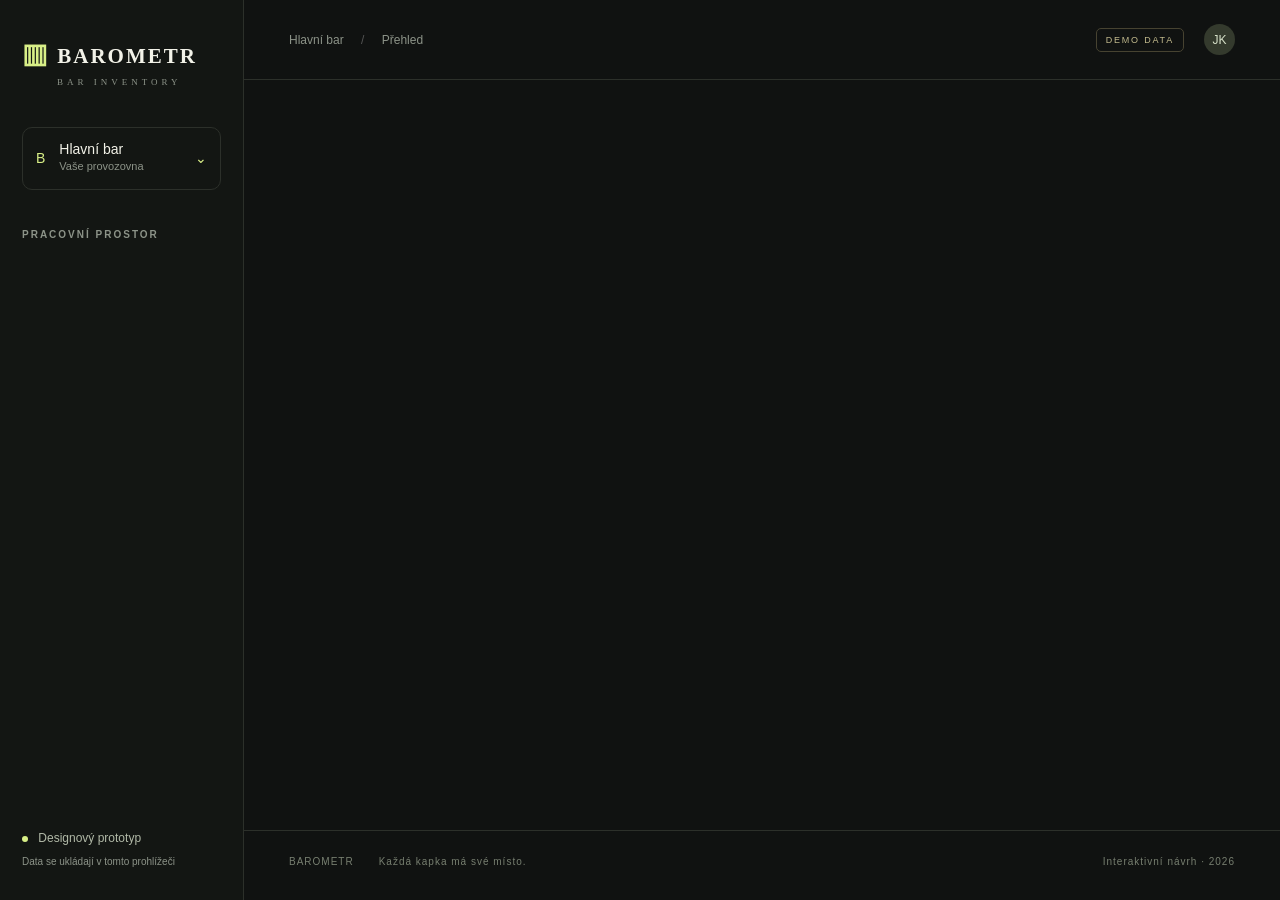
==== aplikace/index.html @ 9aeaf7e4 "Add BAROMETR v0.2 prototype with branded bottle photos and offline previews" ====
<!doctype html><html lang="cs"><meta charset="UTF-8"><meta name="viewport" content="width=device-width,initial-scale=1"><title>BAROMETR — inventura baru</title><link rel="stylesheet" href="style.css"><body><aside><a class="logo" href="#overview"><span>▥</span> BAROMETR<i>BAR INVENTORY</i></a><div class="workspace">B <div>Hlavní bar<small>Vaše provozovna</small></div><span>⌄</span></div><label>PRACOVNÍ PROSTOR</label><nav id="nav"></nav><div class="aside-bottom"><span class="dot"></span> Designový prototyp<small>Data se ukládají v tomto prohlížeči</small></div></aside><div class="shell"><header><span>Hlavní bar <b>/</b> <span id="crumb">Přehled</span></span><span class="demo">DEMO DATA</span><div class="avatar">JK</div></header><main id="app"></main><footer>BAROMETR <span>Každá kapka má své místo.</span><span>Interaktivní návrh · 2026</span></footer></div><div id="toast" role="status"></div><script src="app.js"></script></body></html>
---- aplikace/style.css ----
:root{--bg:#101211;--panel:#191c19;--line:#2c302a;--muted:#8c9388;--text:#f2f2e8;--accent:#d8ef87;--amber:#e8b981}*{box-sizing:border-box}body{margin:0;background:var(--bg);color:var(--text);font:14px 'DM Sans',sans-serif}button,input,select{font:inherit}button,a,select{ -webkit-tap-highlight-color:transparent}button{cursor:pointer;border:1px solid var(--line);background:#242922;color:var(--text);padding:12px 19px;border-radius:9px;font-weight:600}button:hover{filter:brightness(1.15)}button:focus-visible,a:focus-visible,input:focus-visible,select:focus-visible{outline:2px solid var(--accent);outline-offset:3px}button.primary{background:var(--accent);color:#1a2410;border:0}a{color:inherit;text-decoration:none}aside{position:fixed;width:244px;height:100vh;border-right:1px solid var(--line);padding:38px 22px;background:#131613}.logo{font:800 21px Manrope;letter-spacing:2px;display:block}.logo span{color:var(--accent);font-size:27px}.logo i{display:block;font:9px 'DM Sans';letter-spacing:4px;margin:7px 0 0 35px;color:var(--muted)}.workspace{margin:40px 0 35px;padding:13px;border:1px solid var(--line);border-radius:10px;display:flex;align-items:center;gap:14px;color:var(--accent)}.workspace div{color:var(--text);flex:1}.workspace small{font-size:11px}small{display:block;color:var(--muted);line-height:1.7}aside label,.eyebrow{font-size:10px;letter-spacing:2px;color:var(--muted);font-weight:700}nav{margin-top:15px}nav a{display:flex;gap:14px;padding:14px;margin:5px 0;border-radius:8px;color:#a1a89c}nav a.active{background:#28301d;color:var(--accent)}nav a span{width:21px;font-size:18px}.aside-bottom{position:absolute;bottom:30px;font-size:12px;color:#b1b9a7}.aside-bottom small{font-size:10px;margin-top:8px}.dot{display:inline-block;background:var(--accent);width:6px;height:6px;border-radius:100%;margin-right:7px}.shell{margin-left:244px}header{height:80px;border-bottom:1px solid var(--line);display:flex;align-items:center;padding:0 45px;gap:20px;color:var(--muted);font-size:12px}header>span:first-child{flex:1}header b{margin:0 14px;font-weight:400;color:#555}.demo{font-size:9px;letter-spacing:1.8px;border:1px solid #474331;color:#c5bd8f;border-radius:5px;padding:6px 9px}.avatar{height:31px;width:31px;border-radius:100%;background:#343a2d;display:grid;place-items:center;color:#d7e1c9}main{max-width:1450px;margin:auto;padding:40px 45px;min-height:calc(100vh - 150px)}h1{font:600 clamp(27px,3vw,40px) Manrope;margin:8px 0 10px;letter-spacing:-1.5px}h2{font:600 20px Manrope;margin:0}h3{font:600 16px Manrope;margin:0}p{color:var(--muted);line-height:1.7}.top{display:flex;justify-content:space-between;align-items:center;gap:20px;margin-bottom:30px}.actions{display:flex;gap:10px}.period{border:1px solid var(--line);background:linear-gradient(100deg,#20291a,#191d19);border-radius:13px;padding:24px;display:flex;justify-content:space-between;align-items:center;margin-bottom:22px}.period h2{margin:9px 0}.badge{display:inline-block;padding:5px 9px;border-radius:5px;background:#2c3522;color:var(--accent);font-size:10px;letter-spacing:.5px}.badge.warn{color:var(--amber);background:#382e23}.stats{display:grid;grid-template-columns:repeat(4,1fr);gap:15px;margin:22px 0 30px}.stat{background:var(--panel);border:1px solid var(--line);border-radius:12px;padding:23px}.stat label{color:var(--muted);font-size:12px}.stat strong{display:block;font:600 29px Manrope;letter-spacing:-1px;margin:15px 0 9px}.stat strong em{font-size:15px;font-style:normal;color:var(--muted)}.stat small{font-size:11px}.panel{background:var(--panel);border:1px solid var(--line);border-radius:13px;overflow:hidden}.panel-head{display:flex;justify-content:space-between;align-items:center;padding:24px;gap:14px}.filters{display:flex;gap:8px;padding:0 24px 20px;flex-wrap:wrap}.filters button{font-size:12px;padding:8px 12px}.filters button.selected{color:var(--accent);border-color:#64713d}.search{background:#121511;border:1px solid var(--line);border-radius:7px;color:white;padding:10px 12px;width:210px}table{border-collapse:collapse;width:100%;text-align:left;white-space:nowrap}th{font-size:10px;letter-spacing:1px;color:var(--muted);font-weight:500;background:#151815;padding:13px 24px}td{padding:17px 24px;border-top:1px solid var(--line);font-size:13px}.product{display:flex;align-items:center;gap:16px}.product svg{width:30px;height:70px}.product small{font-size:11px}.green{color:var(--accent)}.orange{color:var(--amber)}.tablewrap{overflow:auto}.table-note{padding:17px 24px;font-size:11px;color:var(--muted);border-top:1px solid var(--line)}.grid{display:grid;grid-template-columns:repeat(3,1fr);gap:20px}.bottle-card{border:1px solid var(--line);border-radius:15px;overflow:hidden;background:var(--panel);cursor:pointer;transition:transform .2s,border-color .2s}.bottle-card:hover{transform:translateY(-4px);border-color:#758346}.bottle-stage{height:250px;background:radial-gradient(ellipse at 50% 90%,#343d29,transparent 65%),#171b17;display:grid;place-items:center;position:relative}.bottle-stage svg{height:210px;filter:drop-shadow(12px 10px 9px #0009)}.bottle-stage .badge{position:absolute;left:16px;top:16px}.card-body{padding:22px}.card-body p{font-size:12px;margin:7px 0 20px}.card-bottom{display:flex;justify-content:space-between;align-items:center;border-top:1px solid var(--line);padding-top:16px;font-size:12px}.split{display:grid;grid-template-columns:1fr 1.2fr;gap:28px}.hero-bottle{min-height:470px;background:radial-gradient(ellipse,#34402b,#171b17 68%);border:1px solid var(--line);border-radius:14px;display:grid;place-items:center}.hero-bottle svg{height:370px;filter:drop-shadow(22px 18px 15px #0009)}.volumes{display:flex;gap:10px;margin:20px 0}.volumes button.active{background:var(--accent);color:#1b2415}.info{padding:23px;margin:20px 0;border:1px solid var(--line);border-radius:10px}.info>div{display:flex;justify-content:space-between;padding:11px 0;gap:20px}.info>div span{color:var(--muted)}.full{width:100%}.subtle{font-size:12px}.camera{height:430px;position:relative;display:flex;justify-content:center;align-items:center;background:radial-gradient(ellipse,#343e2a,#0a0e09 75%);border:1px solid var(--line);border-radius:15px;overflow:hidden}.camera svg{height:340px;opacity:.7;filter:drop-shadow(0 0 5px #d8ef8750)}.camera:before{content:'';position:absolute;width:145px;height:365px;border:2px dashed var(--accent);border-radius:40% 40% 18px 18px}.camera video{position:absolute;width:100%;height:100%;object-fit:cover}.camera.has-video svg{opacity:.2}.camera-tag{position:absolute;top:18px;left:18px}.camera-bottom{position:absolute;bottom:18px;color:var(--accent);font-size:11px}.result-value{font:600 68px Manrope;letter-spacing:-3px;margin:18px 0}.result-value span{font-size:24px;color:var(--muted)}.progress{height:5px;background:#343b2e;border-radius:4px;overflow:hidden;margin:16px 0}.progress i{display:block;height:100%;background:var(--accent)}.two{display:grid;grid-template-columns:1fr 1fr;gap:18px}.shotbox{padding:22px;border:1px solid var(--line);border-radius:12px}.shotbox strong{font:600 36px Manrope;display:block;margin:13px 0}.shotbox p{font-size:12px;margin:5px 0}.history-item{padding:25px;display:flex;align-items:center;justify-content:space-between;border-bottom:1px solid var(--line);gap:20px;cursor:pointer}.history-item:hover{background:#22281e}.history-item h3{margin:10px 0 5px}.history-right{text-align:right}.history-right strong{font-size:22px}.setting{padding:24px;border-bottom:1px solid var(--line);display:flex;align-items:center;justify-content:space-between;gap:25px}.setting p{margin:5px 0;font-size:12px}select,input[type=number],input[type=time]{background:#10150e;color:var(--text);padding:11px;border:1px solid #3a4430;border-radius:7px;max-width:100%}input[type=number]{width:85px}footer{padding:25px 45px;border-top:1px solid var(--line);font-size:10px;letter-spacing:1px;color:#777f70;display:flex;gap:25px}footer span:last-child{margin-left:auto}#toast{position:fixed;bottom:30px;left:50%;transform:translate(-50%,30px);padding:15px 23px;border:1px solid #5a6c39;border-radius:10px;background:#2b3822;color:var(--accent);opacity:0;pointer-events:none;transition:.2s;z-index:9}#toast.show{opacity:1;transform:translate(-50%,0)}.empty{padding:35px;color:var(--muted)}.back{border:0;padding:0;background:none;color:var(--muted);margin-bottom:24px}.notice{padding:14px 18px;background:#29271d;border:1px solid #413b28;border-radius:9px;color:#c5bd95;font-size:12px;line-height:1.7;margin:15px 0}.mobile-title{display:none}@media(max-width:1100px){aside{width:200px;padding:28px 16px}.shell{margin-left:200px}main{padding:28px}.stats{grid-template-columns:repeat(2,1fr)}.grid{gap:12px}.card-body{padding:16px}}@media(max-width:760px){aside{position:fixed;bottom:0;height:70px;width:100%;padding:0;z-index:5;border-right:0;border-top:1px solid var(--line)}aside .logo,aside .workspace,aside>label,.aside-bottom{display:none}nav{display:flex;margin:0;justify-content:space-around}nav a{display:flex;flex-direction:column;gap:4px;text-align:center;align-items:center;font-size:9px;padding:9px 8px;margin:2px 0}nav a span{font-size:19px}.shell{margin-left:0}header{padding:0 20px;height:60px}main{padding:25px 18px 35px}.top{align-items:flex-start;flex-wrap:wrap;gap:12px}.top p{margin:6px 0}.top .actions{width:100%}.stats{gap:10px}.stat{padding:17px}.stat strong{font-size:25px}.period{padding:18px;gap:12px}.period h2{font-size:17px}.period button{padding:10px}.grid{grid-template-columns:1fr}.bottle-card{display:grid;grid-template-columns:115px 1fr}.bottle-stage{height:190px}.bottle-stage svg{height:145px}.bottle-stage .badge{font-size:8px;top:9px;left:9px}.card-body{padding:24px 17px}.split{grid-template-columns:1fr}.hero-bottle{min-height:270px}.hero-bottle svg{height:240px}.panel-head{padding:18px;flex-wrap:wrap}.panel-head .search{width:100%}.two{gap:10px}.shotbox{padding:17px}.shotbox strong{font-size:30px}.history-item{padding:18px}.history-right strong{font-size:17px}.setting{padding:19px}.setting select{max-width:140px}footer{padding:20px 18px 95px}footer span{display:none}td,th{padding:13px 17px}.result-value{font-size:58px}}
.brand-photo{display:inline-block;position:relative;width:100px;height:220px;overflow:hidden;background:white;border-radius:8px;flex-shrink:0}.brand-photo img{position:absolute;height:100%;width:auto;max-width:none;left:50%;transform:translateX(-50%)}.bottle-stage{background:#f7f7f4}.bottle-stage .brand-photo{height:220px;width:120px}.hero-bottle{background:#f7f7f4}.hero-bottle .brand-photo{height:370px;width:180px}.product .brand-photo{width:35px;height:70px}.camera .brand-photo{height:340px;width:150px;opacity:.7}.camera.has-video .brand-photo{opacity:.2}.camera-tag{z-index:2}@media(max-width:760px){.bottle-stage .brand-photo{height:150px;width:75px}.hero-bottle .brand-photo{height:240px;width:120px}}
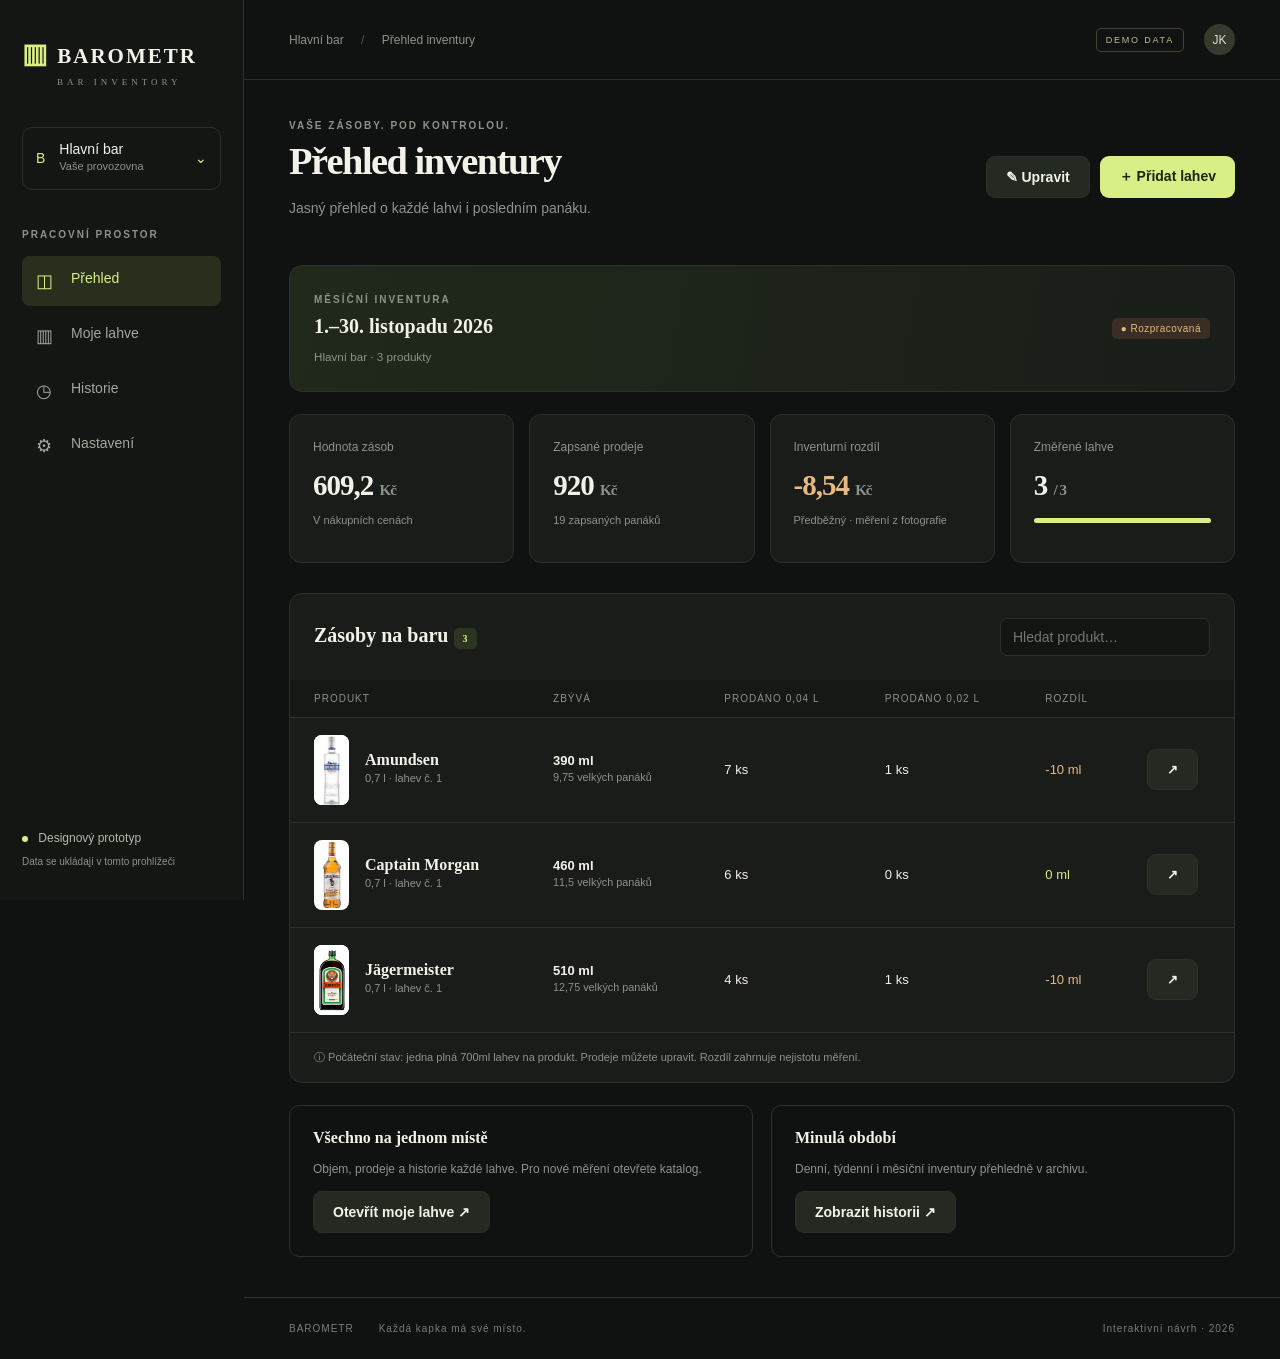
==== commit 6cdc6aef: "Fix browser startup collision with window.top and prerender initial inventory" ====
--- a/aplikace/index.html
+++ b/aplikace/index.html
@@ -1 +1,3 @@
-<!doctype html><html lang="cs"><meta charset="UTF-8"><meta name="viewport" content="width=device-width,initial-scale=1"><title>BAROMETR — inventura baru</title><link rel="stylesheet" href="style.css"><body><aside><a class="logo" href="#overview"><span>▥</span> BAROMETR<i>BAR INVENTORY</i></a><div class="workspace">B <div>Hlavní bar<small>Vaše provozovna</small></div><span>⌄</span></div><label>PRACOVNÍ PROSTOR</label><nav id="nav"></nav><div class="aside-bottom"><span class="dot"></span> Designový prototyp<small>Data se ukládají v tomto prohlížeči</small></div></aside><div class="shell"><header><span>Hlavní bar <b>/</b> <span id="crumb">Přehled</span></span><span class="demo">DEMO DATA</span><div class="avatar">JK</div></header><main id="app"></main><footer>BAROMETR <span>Každá kapka má své místo.</span><span>Interaktivní návrh · 2026</span></footer></div><div id="toast" role="status"></div><script src="app.js"></script></body></html>
+<!doctype html><html lang="cs"><meta charset="UTF-8"><meta name="viewport" content="width=device-width,initial-scale=1"><title>BAROMETR — inventura baru</title><style>:root{--bg:#101211;--panel:#191c19;--line:#2c302a;--muted:#8c9388;--text:#f2f2e8;--accent:#d8ef87;--amber:#e8b981}*{box-sizing:border-box}body{margin:0;background:var(--bg);color:var(--text);font:14px 'DM Sans',sans-serif}button,input,select{font:inherit}button,a,select{ -webkit-tap-highlight-color:transparent}button{cursor:pointer;border:1px solid var(--line);background:#242922;color:var(--text);padding:12px 19px;border-radius:9px;font-weight:600}button:hover{filter:brightness(1.15)}button:focus-visible,a:focus-visible,input:focus-visible,select:focus-visible{outline:2px solid var(--accent);outline-offset:3px}button.primary{background:var(--accent);color:#1a2410;border:0}a{color:inherit;text-decoration:none}aside{position:fixed;width:244px;height:100vh;border-right:1px solid var(--line);padding:38px 22px;background:#131613}.logo{font:800 21px Manrope;letter-spacing:2px;display:block}.logo span{color:var(--accent);font-size:27px}.logo i{display:block;font:9px 'DM Sans';letter-spacing:4px;margin:7px 0 0 35px;color:var(--muted)}.workspace{margin:40px 0 35px;padding:13px;border:1px solid var(--line);border-radius:10px;display:flex;align-items:center;gap:14px;color:var(--accent)}.workspace div{color:var(--text);flex:1}.workspace small{font-size:11px}small{display:block;color:var(--muted);line-height:1.7}aside label,.eyebrow{font-size:10px;letter-spacing:2px;color:var(--muted);font-weight:700}nav{margin-top:15px}nav a{display:flex;gap:14px;padding:14px;margin:5px 0;border-radius:8px;color:#a1a89c}nav a.active{background:#28301d;color:var(--accent)}nav a span{width:21px;font-size:18px}.aside-bottom{position:absolute;bottom:30px;font-size:12px;color:#b1b9a7}.aside-bottom small{font-size:10px;margin-top:8px}.dot{display:inline-block;background:var(--accent);width:6px;height:6px;border-radius:100%;margin-right:7px}.shell{margin-left:244px}header{height:80px;border-bottom:1px solid var(--line);display:flex;align-items:center;padding:0 45px;gap:20px;color:var(--muted);font-size:12px}header>span:first-child{flex:1}header b{margin:0 14px;font-weight:400;color:#555}.demo{font-size:9px;letter-spacing:1.8px;border:1px solid #474331;color:#c5bd8f;border-radius:5px;padding:6px 9px}.avatar{height:31px;width:31px;border-radius:100%;background:#343a2d;display:grid;place-items:center;color:#d7e1c9}main{max-width:1450px;margin:auto;padding:40px 45px;min-height:calc(100vh - 150px)}h1{font:600 clamp(27px,3vw,40px) Manrope;margin:8px 0 10px;letter-spacing:-1.5px}h2{font:600 20px Manrope;margin:0}h3{font:600 16px Manrope;margin:0}p{color:var(--muted);line-height:1.7}.top{display:flex;justify-content:space-between;align-items:center;gap:20px;margin-bottom:30px}.actions{display:flex;gap:10px}.period{border:1px solid var(--line);background:linear-gradient(100deg,#20291a,#191d19);border-radius:13px;padding:24px;display:flex;justify-content:space-between;align-items:center;margin-bottom:22px}.period h2{margin:9px 0}.badge{display:inline-block;padding:5px 9px;border-radius:5px;background:#2c3522;color:var(--accent);font-size:10px;letter-spacing:.5px}.badge.warn{color:var(--amber);background:#382e23}.stats{display:grid;grid-template-columns:repeat(4,1fr);gap:15px;margin:22px 0 30px}.stat{background:var(--panel);border:1px solid var(--line);border-radius:12px;padding:23px}.stat label{color:var(--muted);font-size:12px}.stat strong{display:block;font:600 29px Manrope;letter-spacing:-1px;margin:15px 0 9px}.stat strong em{font-size:15px;font-style:normal;color:var(--muted)}.stat small{font-size:11px}.panel{background:var(--panel);border:1px solid var(--line);border-radius:13px;overflow:hidden}.panel-head{display:flex;justify-content:space-between;align-items:center;padding:24px;gap:14px}.filters{display:flex;gap:8px;padding:0 24px 20px;flex-wrap:wrap}.filters button{font-size:12px;padding:8px 12px}.filters button.selected{color:var(--accent);border-color:#64713d}.search{background:#121511;border:1px solid var(--line);border-radius:7px;color:white;padding:10px 12px;width:210px}table{border-collapse:collapse;width:100%;text-align:left;white-space:nowrap}th{font-size:10px;letter-spacing:1px;color:var(--muted);font-weight:500;background:#151815;padding:13px 24px}td{padding:17px 24px;border-top:1px solid var(--line);font-size:13px}.product{display:flex;align-items:center;gap:16px}.product svg{width:30px;height:70px}.product small{font-size:11px}.green{color:var(--accent)}.orange{color:var(--amber)}.tablewrap{overflow:auto}.table-note{padding:17px 24px;font-size:11px;color:var(--muted);border-top:1px solid var(--line)}.grid{display:grid;grid-template-columns:repeat(3,1fr);gap:20px}.bottle-card{border:1px solid var(--line);border-radius:15px;overflow:hidden;background:var(--panel);cursor:pointer;transition:transform .2s,border-color .2s}.bottle-card:hover{transform:translateY(-4px);border-color:#758346}.bottle-stage{height:250px;background:radial-gradient(ellipse at 50% 90%,#343d29,transparent 65%),#171b17;display:grid;place-items:center;position:relative}.bottle-stage svg{height:210px;filter:drop-shadow(12px 10px 9px #0009)}.bottle-stage .badge{position:absolute;left:16px;top:16px}.card-body{padding:22px}.card-body p{font-size:12px;margin:7px 0 20px}.card-bottom{display:flex;justify-content:space-between;align-items:center;border-top:1px solid var(--line);padding-top:16px;font-size:12px}.split{display:grid;grid-template-columns:1fr 1.2fr;gap:28px}.hero-bottle{min-height:470px;background:radial-gradient(ellipse,#34402b,#171b17 68%);border:1px solid var(--line);border-radius:14px;display:grid;place-items:center}.hero-bottle svg{height:370px;filter:drop-shadow(22px 18px 15px #0009)}.volumes{display:flex;gap:10px;margin:20px 0}.volumes button.active{background:var(--accent);color:#1b2415}.info{padding:23px;margin:20px 0;border:1px solid var(--line);border-radius:10px}.info>div{display:flex;justify-content:space-between;padding:11px 0;gap:20px}.info>div span{color:var(--muted)}.full{width:100%}.subtle{font-size:12px}.camera{height:430px;position:relative;display:flex;justify-content:center;align-items:center;background:radial-gradient(ellipse,#343e2a,#0a0e09 75%);border:1px solid var(--line);border-radius:15px;overflow:hidden}.camera svg{height:340px;opacity:.7;filter:drop-shadow(0 0 5px #d8ef8750)}.camera:before{content:'';position:absolute;width:145px;height:365px;border:2px dashed var(--accent);border-radius:40% 40% 18px 18px}.camera video{position:absolute;width:100%;height:100%;object-fit:cover}.camera.has-video svg{opacity:.2}.camera-tag{position:absolute;top:18px;left:18px}.camera-bottom{position:absolute;bottom:18px;color:var(--accent);font-size:11px}.result-value{font:600 68px Manrope;letter-spacing:-3px;margin:18px 0}.result-value span{font-size:24px;color:var(--muted)}.progress{height:5px;background:#343b2e;border-radius:4px;overflow:hidden;margin:16px 0}.progress i{display:block;height:100%;background:var(--accent)}.two{display:grid;grid-template-columns:1fr 1fr;gap:18px}.shotbox{padding:22px;border:1px solid var(--line);border-radius:12px}.shotbox strong{font:600 36px Manrope;display:block;margin:13px 0}.shotbox p{font-size:12px;margin:5px 0}.history-item{padding:25px;display:flex;align-items:center;justify-content:space-between;border-bottom:1px solid var(--line);gap:20px;cursor:pointer}.history-item:hover{background:#22281e}.history-item h3{margin:10px 0 5px}.history-right{text-align:right}.history-right strong{font-size:22px}.setting{padding:24px;border-bottom:1px solid var(--line);display:flex;align-items:center;justify-content:space-between;gap:25px}.setting p{margin:5px 0;font-size:12px}select,input[type=number],input[type=time]{background:#10150e;color:var(--text);padding:11px;border:1px solid #3a4430;border-radius:7px;max-width:100%}input[type=number]{width:85px}footer{padding:25px 45px;border-top:1px solid var(--line);font-size:10px;letter-spacing:1px;color:#777f70;display:flex;gap:25px}footer span:last-child{margin-left:auto}#toast{position:fixed;bottom:30px;left:50%;transform:translate(-50%,30px);padding:15px 23px;border:1px solid #5a6c39;border-radius:10px;background:#2b3822;color:var(--accent);opacity:0;pointer-events:none;transition:.2s;z-index:9}#toast.show{opacity:1;transform:translate(-50%,0)}.empty{padding:35px;color:var(--muted)}.back{border:0;padding:0;background:none;color:var(--muted);margin-bottom:24px}.notice{padding:14px 18px;background:#29271d;border:1px solid #413b28;border-radius:9px;color:#c5bd95;font-size:12px;line-height:1.7;margin:15px 0}.mobile-title{display:none}@media(max-width:1100px){aside{width:200px;padding:28px 16px}.shell{margin-left:200px}main{padding:28px}.stats{grid-template-columns:repeat(2,1fr)}.grid{gap:12px}.card-body{padding:16px}}@media(max-width:760px){aside{position:fixed;bottom:0;height:70px;width:100%;padding:0;z-index:5;border-right:0;border-top:1px solid var(--line)}aside .logo,aside .workspace,aside>label,.aside-bottom{display:none}nav{display:flex;margin:0;justify-content:space-around}nav a{display:flex;flex-direction:column;gap:4px;text-align:center;align-items:center;font-size:9px;padding:9px 8px;margin:2px 0}nav a span{font-size:19px}.shell{margin-left:0}header{padding:0 20px;height:60px}main{padding:25px 18px 35px}.top{align-items:flex-start;flex-wrap:wrap;gap:12px}.top p{margin:6px 0}.top .actions{width:100%}.stats{gap:10px}.stat{padding:17px}.stat strong{font-size:25px}.period{padding:18px;gap:12px}.period h2{font-size:17px}.period button{padding:10px}.grid{grid-template-columns:1fr}.bottle-card{display:grid;grid-template-columns:115px 1fr}.bottle-stage{height:190px}.bottle-stage svg{height:145px}.bottle-stage .badge{font-size:8px;top:9px;left:9px}.card-body{padding:24px 17px}.split{grid-template-columns:1fr}.hero-bottle{min-height:270px}.hero-bottle svg{height:240px}.panel-head{padding:18px;flex-wrap:wrap}.panel-head .search{width:100%}.two{gap:10px}.shotbox{padding:17px}.shotbox strong{font-size:30px}.history-item{padding:18px}.history-right strong{font-size:17px}.setting{padding:19px}.setting select{max-width:140px}footer{padding:20px 18px 95px}footer span{display:none}td,th{padding:13px 17px}.result-value{font-size:58px}}
+.brand-photo{display:inline-block;position:relative;width:100px;height:220px;overflow:hidden;background:white;border-radius:8px;flex-shrink:0}.brand-photo img{position:absolute;height:100%;width:auto;max-width:none;left:50%;transform:translateX(-50%)}.bottle-stage{background:#f7f7f4}.bottle-stage .brand-photo{height:220px;width:120px}.hero-bottle{background:#f7f7f4}.hero-bottle .brand-photo{height:370px;width:180px}.product .brand-photo{width:35px;height:70px}.camera .brand-photo{height:340px;width:150px;opacity:.7}.camera.has-video .brand-photo{opacity:.2}.camera-tag{z-index:2}@media(max-width:760px){.bottle-stage .brand-photo{height:150px;width:75px}.hero-bottle .brand-photo{height:240px;width:120px}}
+</style><body><aside><a class="logo" href="#overview"><span>▥</span> BAROMETR<i>BAR INVENTORY</i></a><div class="workspace">B <div>Hlavní bar<small>Vaše provozovna</small></div><span>⌄</span></div><label>PRACOVNÍ PROSTOR</label><nav id="nav"><a href="#overview" class="active"><span>◫</span>Přehled</a><a href="#catalog" class=""><span>▥</span>Moje lahve</a><a href="#history" class=""><span>◷</span>Historie</a><a href="#settings" class=""><span>⚙</span>Nastavení</a></nav><div class="aside-bottom"><span class="dot"></span> Designový prototyp<small>Data se ukládají v tomto prohlížeči</small></div></aside><div class="shell"><header><span>Hlavní bar <b>/</b> <span id="crumb">Přehled</span></span><span class="demo">DEMO DATA</span><div class="avatar">JK</div></header><main id="app"><div class="top"><div><div class="eyebrow">VAŠE ZÁSOBY. POD KONTROLOU.</div><h1>Přehled inventury</h1><p>Jasný přehled o každé lahvi i posledním panáku.</p></div><div class="actions"><button data-action="edit">✎ Upravit</button><button class="primary" data-go="catalog">＋ Přidat lahev</button></div></div><section class="period"><div><span class="eyebrow">MĚSÍČNÍ INVENTURA</span><h2>1.–30. listopadu 2026</h2><small>Hlavní bar · 3 produkty</small></div><span class="badge warn">● Rozpracovaná</span></section><div class="stats"><div class="stat"><label>Hodnota zásob</label><strong>609,2 <em>Kč</em></strong><small>V nákupních cenách</small></div><div class="stat"><label>Zapsané prodeje</label><strong>920 <em>Kč</em></strong><small>19 zapsaných panáků</small></div><div class="stat"><label>Inventurní rozdíl</label><strong class="orange">-8,54 <em>Kč</em></strong><small>Předběžný · měření z fotografie</small></div><div class="stat"><label>Změřené lahve</label><strong>3 <em>/ 3</em></strong><div class="progress"><i style="width:100%"></i></div></div></div><section class="panel"><div class="panel-head"><h2>Zásoby na baru <span class="badge">3</span></h2><input class="search" id="search" placeholder="Hledat produkt…" aria-label="Hledat produkt"></div><div class="tablewrap"><table><thead><tr><th>PRODUKT</th><th>ZBÝVÁ</th><th>PRODÁNO 0,04 L</th><th>PRODÁNO 0,02 L</th><th>ROZDÍL</th><th></th></tr></thead><tbody><tr data-product="amundsen"><td><div class="product"><span class="brand-photo"><img src="assets/amundsen.jpg" alt="Amundsen – produktová fotografie 0,7 l" loading="eager"></span><div><h3>Amundsen</h3><small>0,7 l · lahev č. 1</small></div></div></td><td><strong>390 ml</strong><small>9,75 velkých panáků</small></td><td>7 ks</td><td>1 ks</td><td class="orange">-10 ml</td><td><button data-detail="0" aria-label="Detail Amundsen">↗</button></td></tr><tr data-product="captain morgan"><td><div class="product"><span class="brand-photo"><img src="assets/captain-morgan.png" alt="Captain Morgan – produktová fotografie 0,7 l" loading="eager"></span><div><h3>Captain Morgan</h3><small>0,7 l · lahev č. 1</small></div></div></td><td><strong>460 ml</strong><small>11,5 velkých panáků</small></td><td>6 ks</td><td>0 ks</td><td class="green">0 ml</td><td><button data-detail="1" aria-label="Detail Captain Morgan">↗</button></td></tr><tr data-product="jägermeister"><td><div class="product"><span class="brand-photo"><img src="assets/jagermeister.png" alt="Jägermeister – produktová fotografie 0,7 l" loading="eager"></span><div><h3>Jägermeister</h3><small>0,7 l · lahev č. 1</small></div></div></td><td><strong>510 ml</strong><small>12,75 velkých panáků</small></td><td>4 ks</td><td>1 ks</td><td class="orange">-10 ml</td><td><button data-detail="2" aria-label="Detail Jägermeister">↗</button></td></tr></tbody></table></div><div class="table-note">ⓘ Počáteční stav: jedna plná 700ml lahev na produkt. Prodeje můžete upravit. Rozdíl zahrnuje nejistotu měření.</div></section><div class="two" style="margin-top:22px"><div class="info" style="margin:0"><h3>Všechno na jednom místě</h3><p class="subtle">Objem, prodeje a historie každé lahve. Pro nové měření otevřete katalog.</p><button data-go="catalog">Otevřít moje lahve ↗</button></div><div class="info" style="margin:0"><h3>Minulá období</h3><p class="subtle">Denní, týdenní i měsíční inventury přehledně v archivu.</p><button data-go="history">Zobrazit historii ↗</button></div></div><noscript><div class="notice">Tento náhled nespouští JavaScript. Pro aktivní tlačítka otevřete hostovanou aplikaci v prohlížeči.</div></noscript></main><footer>BAROMETR <span>Každá kapka má své místo.</span><span>Interaktivní návrh · 2026</span></footer></div><div id="toast" role="status"></div><script src="app.js?v=0.2.1"></script></body></html>
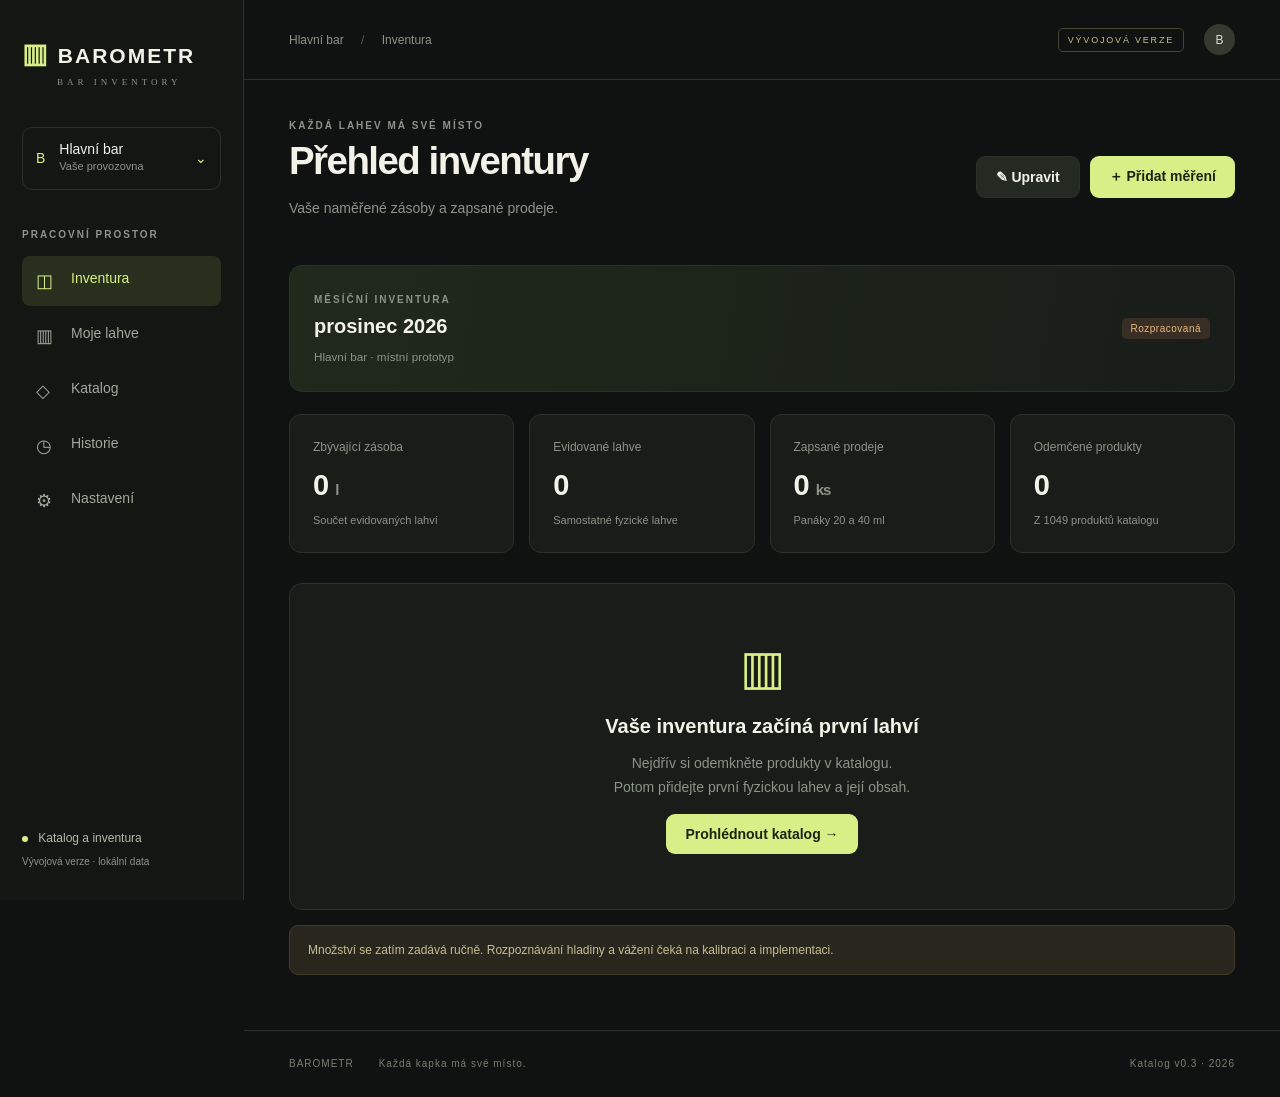
==== commit 712b64e0: "Add sourced Czech bottle catalog with 1049 products and local unlock flows" ====
--- a/aplikace/index.html
+++ b/aplikace/index.html
@@ -1,3 +1,6 @@
-<!doctype html><html lang="cs"><meta charset="UTF-8"><meta name="viewport" content="width=device-width,initial-scale=1"><title>BAROMETR — inventura baru</title><style>:root{--bg:#101211;--panel:#191c19;--line:#2c302a;--muted:#8c9388;--text:#f2f2e8;--accent:#d8ef87;--amber:#e8b981}*{box-sizing:border-box}body{margin:0;background:var(--bg);color:var(--text);font:14px 'DM Sans',sans-serif}button,input,select{font:inherit}button,a,select{ -webkit-tap-highlight-color:transparent}button{cursor:pointer;border:1px solid var(--line);background:#242922;color:var(--text);padding:12px 19px;border-radius:9px;font-weight:600}button:hover{filter:brightness(1.15)}button:focus-visible,a:focus-visible,input:focus-visible,select:focus-visible{outline:2px solid var(--accent);outline-offset:3px}button.primary{background:var(--accent);color:#1a2410;border:0}a{color:inherit;text-decoration:none}aside{position:fixed;width:244px;height:100vh;border-right:1px solid var(--line);padding:38px 22px;background:#131613}.logo{font:800 21px Manrope;letter-spacing:2px;display:block}.logo span{color:var(--accent);font-size:27px}.logo i{display:block;font:9px 'DM Sans';letter-spacing:4px;margin:7px 0 0 35px;color:var(--muted)}.workspace{margin:40px 0 35px;padding:13px;border:1px solid var(--line);border-radius:10px;display:flex;align-items:center;gap:14px;color:var(--accent)}.workspace div{color:var(--text);flex:1}.workspace small{font-size:11px}small{display:block;color:var(--muted);line-height:1.7}aside label,.eyebrow{font-size:10px;letter-spacing:2px;color:var(--muted);font-weight:700}nav{margin-top:15px}nav a{display:flex;gap:14px;padding:14px;margin:5px 0;border-radius:8px;color:#a1a89c}nav a.active{background:#28301d;color:var(--accent)}nav a span{width:21px;font-size:18px}.aside-bottom{position:absolute;bottom:30px;font-size:12px;color:#b1b9a7}.aside-bottom small{font-size:10px;margin-top:8px}.dot{display:inline-block;background:var(--accent);width:6px;height:6px;border-radius:100%;margin-right:7px}.shell{margin-left:244px}header{height:80px;border-bottom:1px solid var(--line);display:flex;align-items:center;padding:0 45px;gap:20px;color:var(--muted);font-size:12px}header>span:first-child{flex:1}header b{margin:0 14px;font-weight:400;color:#555}.demo{font-size:9px;letter-spacing:1.8px;border:1px solid #474331;color:#c5bd8f;border-radius:5px;padding:6px 9px}.avatar{height:31px;width:31px;border-radius:100%;background:#343a2d;display:grid;place-items:center;color:#d7e1c9}main{max-width:1450px;margin:auto;padding:40px 45px;min-height:calc(100vh - 150px)}h1{font:600 clamp(27px,3vw,40px) Manrope;margin:8px 0 10px;letter-spacing:-1.5px}h2{font:600 20px Manrope;margin:0}h3{font:600 16px Manrope;margin:0}p{color:var(--muted);line-height:1.7}.top{display:flex;justify-content:space-between;align-items:center;gap:20px;margin-bottom:30px}.actions{display:flex;gap:10px}.period{border:1px solid var(--line);background:linear-gradient(100deg,#20291a,#191d19);border-radius:13px;padding:24px;display:flex;justify-content:space-between;align-items:center;margin-bottom:22px}.period h2{margin:9px 0}.badge{display:inline-block;padding:5px 9px;border-radius:5px;background:#2c3522;color:var(--accent);font-size:10px;letter-spacing:.5px}.badge.warn{color:var(--amber);background:#382e23}.stats{display:grid;grid-template-columns:repeat(4,1fr);gap:15px;margin:22px 0 30px}.stat{background:var(--panel);border:1px solid var(--line);border-radius:12px;padding:23px}.stat label{color:var(--muted);font-size:12px}.stat strong{display:block;font:600 29px Manrope;letter-spacing:-1px;margin:15px 0 9px}.stat strong em{font-size:15px;font-style:normal;color:var(--muted)}.stat small{font-size:11px}.panel{background:var(--panel);border:1px solid var(--line);border-radius:13px;overflow:hidden}.panel-head{display:flex;justify-content:space-between;align-items:center;padding:24px;gap:14px}.filters{display:flex;gap:8px;padding:0 24px 20px;flex-wrap:wrap}.filters button{font-size:12px;padding:8px 12px}.filters button.selected{color:var(--accent);border-color:#64713d}.search{background:#121511;border:1px solid var(--line);border-radius:7px;color:white;padding:10px 12px;width:210px}table{border-collapse:collapse;width:100%;text-align:left;white-space:nowrap}th{font-size:10px;letter-spacing:1px;color:var(--muted);font-weight:500;background:#151815;padding:13px 24px}td{padding:17px 24px;border-top:1px solid var(--line);font-size:13px}.product{display:flex;align-items:center;gap:16px}.product svg{width:30px;height:70px}.product small{font-size:11px}.green{color:var(--accent)}.orange{color:var(--amber)}.tablewrap{overflow:auto}.table-note{padding:17px 24px;font-size:11px;color:var(--muted);border-top:1px solid var(--line)}.grid{display:grid;grid-template-columns:repeat(3,1fr);gap:20px}.bottle-card{border:1px solid var(--line);border-radius:15px;overflow:hidden;background:var(--panel);cursor:pointer;transition:transform .2s,border-color .2s}.bottle-card:hover{transform:translateY(-4px);border-color:#758346}.bottle-stage{height:250px;background:radial-gradient(ellipse at 50% 90%,#343d29,transparent 65%),#171b17;display:grid;place-items:center;position:relative}.bottle-stage svg{height:210px;filter:drop-shadow(12px 10px 9px #0009)}.bottle-stage .badge{position:absolute;left:16px;top:16px}.card-body{padding:22px}.card-body p{font-size:12px;margin:7px 0 20px}.card-bottom{display:flex;justify-content:space-between;align-items:center;border-top:1px solid var(--line);padding-top:16px;font-size:12px}.split{display:grid;grid-template-columns:1fr 1.2fr;gap:28px}.hero-bottle{min-height:470px;background:radial-gradient(ellipse,#34402b,#171b17 68%);border:1px solid var(--line);border-radius:14px;display:grid;place-items:center}.hero-bottle svg{height:370px;filter:drop-shadow(22px 18px 15px #0009)}.volumes{display:flex;gap:10px;margin:20px 0}.volumes button.active{background:var(--accent);color:#1b2415}.info{padding:23px;margin:20px 0;border:1px solid var(--line);border-radius:10px}.info>div{display:flex;justify-content:space-between;padding:11px 0;gap:20px}.info>div span{color:var(--muted)}.full{width:100%}.subtle{font-size:12px}.camera{height:430px;position:relative;display:flex;justify-content:center;align-items:center;background:radial-gradient(ellipse,#343e2a,#0a0e09 75%);border:1px solid var(--line);border-radius:15px;overflow:hidden}.camera svg{height:340px;opacity:.7;filter:drop-shadow(0 0 5px #d8ef8750)}.camera:before{content:'';position:absolute;width:145px;height:365px;border:2px dashed var(--accent);border-radius:40% 40% 18px 18px}.camera video{position:absolute;width:100%;height:100%;object-fit:cover}.camera.has-video svg{opacity:.2}.camera-tag{position:absolute;top:18px;left:18px}.camera-bottom{position:absolute;bottom:18px;color:var(--accent);font-size:11px}.result-value{font:600 68px Manrope;letter-spacing:-3px;margin:18px 0}.result-value span{font-size:24px;color:var(--muted)}.progress{height:5px;background:#343b2e;border-radius:4px;overflow:hidden;margin:16px 0}.progress i{display:block;height:100%;background:var(--accent)}.two{display:grid;grid-template-columns:1fr 1fr;gap:18px}.shotbox{padding:22px;border:1px solid var(--line);border-radius:12px}.shotbox strong{font:600 36px Manrope;display:block;margin:13px 0}.shotbox p{font-size:12px;margin:5px 0}.history-item{padding:25px;display:flex;align-items:center;justify-content:space-between;border-bottom:1px solid var(--line);gap:20px;cursor:pointer}.history-item:hover{background:#22281e}.history-item h3{margin:10px 0 5px}.history-right{text-align:right}.history-right strong{font-size:22px}.setting{padding:24px;border-bottom:1px solid var(--line);display:flex;align-items:center;justify-content:space-between;gap:25px}.setting p{margin:5px 0;font-size:12px}select,input[type=number],input[type=time]{background:#10150e;color:var(--text);padding:11px;border:1px solid #3a4430;border-radius:7px;max-width:100%}input[type=number]{width:85px}footer{padding:25px 45px;border-top:1px solid var(--line);font-size:10px;letter-spacing:1px;color:#777f70;display:flex;gap:25px}footer span:last-child{margin-left:auto}#toast{position:fixed;bottom:30px;left:50%;transform:translate(-50%,30px);padding:15px 23px;border:1px solid #5a6c39;border-radius:10px;background:#2b3822;color:var(--accent);opacity:0;pointer-events:none;transition:.2s;z-index:9}#toast.show{opacity:1;transform:translate(-50%,0)}.empty{padding:35px;color:var(--muted)}.back{border:0;padding:0;background:none;color:var(--muted);margin-bottom:24px}.notice{padding:14px 18px;background:#29271d;border:1px solid #413b28;border-radius:9px;color:#c5bd95;font-size:12px;line-height:1.7;margin:15px 0}.mobile-title{display:none}@media(max-width:1100px){aside{width:200px;padding:28px 16px}.shell{margin-left:200px}main{padding:28px}.stats{grid-template-columns:repeat(2,1fr)}.grid{gap:12px}.card-body{padding:16px}}@media(max-width:760px){aside{position:fixed;bottom:0;height:70px;width:100%;padding:0;z-index:5;border-right:0;border-top:1px solid var(--line)}aside .logo,aside .workspace,aside>label,.aside-bottom{display:none}nav{display:flex;margin:0;justify-content:space-around}nav a{display:flex;flex-direction:column;gap:4px;text-align:center;align-items:center;font-size:9px;padding:9px 8px;margin:2px 0}nav a span{font-size:19px}.shell{margin-left:0}header{padding:0 20px;height:60px}main{padding:25px 18px 35px}.top{align-items:flex-start;flex-wrap:wrap;gap:12px}.top p{margin:6px 0}.top .actions{width:100%}.stats{gap:10px}.stat{padding:17px}.stat strong{font-size:25px}.period{padding:18px;gap:12px}.period h2{font-size:17px}.period button{padding:10px}.grid{grid-template-columns:1fr}.bottle-card{display:grid;grid-template-columns:115px 1fr}.bottle-stage{height:190px}.bottle-stage svg{height:145px}.bottle-stage .badge{font-size:8px;top:9px;left:9px}.card-body{padding:24px 17px}.split{grid-template-columns:1fr}.hero-bottle{min-height:270px}.hero-bottle svg{height:240px}.panel-head{padding:18px;flex-wrap:wrap}.panel-head .search{width:100%}.two{gap:10px}.shotbox{padding:17px}.shotbox strong{font-size:30px}.history-item{padding:18px}.history-right strong{font-size:17px}.setting{padding:19px}.setting select{max-width:140px}footer{padding:20px 18px 95px}footer span{display:none}td,th{padding:13px 17px}.result-value{font-size:58px}}
+<!doctype html><html lang="cs"><head><meta charset="utf-8"><meta name="viewport" content="width=device-width,initial-scale=1"><meta name="theme-color" content="#101211"><title>BAROMETR — katalog a inventura baru</title><style>:root{--bg:#101211;--panel:#191c19;--line:#2c302a;--muted:#8c9388;--text:#f2f2e8;--accent:#d8ef87;--amber:#e8b981}*{box-sizing:border-box}body{margin:0;background:var(--bg);color:var(--text);font:14px 'DM Sans',sans-serif}button,input,select{font:inherit}button,a,select{ -webkit-tap-highlight-color:transparent}button{cursor:pointer;border:1px solid var(--line);background:#242922;color:var(--text);padding:12px 19px;border-radius:9px;font-weight:600}button:hover{filter:brightness(1.15)}button:focus-visible,a:focus-visible,input:focus-visible,select:focus-visible{outline:2px solid var(--accent);outline-offset:3px}button.primary{background:var(--accent);color:#1a2410;border:0}a{color:inherit;text-decoration:none}aside{position:fixed;width:244px;height:100vh;border-right:1px solid var(--line);padding:38px 22px;background:#131613}.logo{font:800 21px Manrope;letter-spacing:2px;display:block}.logo span{color:var(--accent);font-size:27px}.logo i{display:block;font:9px 'DM Sans';letter-spacing:4px;margin:7px 0 0 35px;color:var(--muted)}.workspace{margin:40px 0 35px;padding:13px;border:1px solid var(--line);border-radius:10px;display:flex;align-items:center;gap:14px;color:var(--accent)}.workspace div{color:var(--text);flex:1}.workspace small{font-size:11px}small{display:block;color:var(--muted);line-height:1.7}aside label,.eyebrow{font-size:10px;letter-spacing:2px;color:var(--muted);font-weight:700}nav{margin-top:15px}nav a{display:flex;gap:14px;padding:14px;margin:5px 0;border-radius:8px;color:#a1a89c}nav a.active{background:#28301d;color:var(--accent)}nav a span{width:21px;font-size:18px}.aside-bottom{position:absolute;bottom:30px;font-size:12px;color:#b1b9a7}.aside-bottom small{font-size:10px;margin-top:8px}.dot{display:inline-block;background:var(--accent);width:6px;height:6px;border-radius:100%;margin-right:7px}.shell{margin-left:244px}header{height:80px;border-bottom:1px solid var(--line);display:flex;align-items:center;padding:0 45px;gap:20px;color:var(--muted);font-size:12px}header>span:first-child{flex:1}header b{margin:0 14px;font-weight:400;color:#555}.demo{font-size:9px;letter-spacing:1.8px;border:1px solid #474331;color:#c5bd8f;border-radius:5px;padding:6px 9px}.avatar{height:31px;width:31px;border-radius:100%;background:#343a2d;display:grid;place-items:center;color:#d7e1c9}main{max-width:1450px;margin:auto;padding:40px 45px;min-height:calc(100vh - 150px)}h1{font:600 clamp(27px,3vw,40px) Manrope;margin:8px 0 10px;letter-spacing:-1.5px}h2{font:600 20px Manrope;margin:0}h3{font:600 16px Manrope;margin:0}p{color:var(--muted);line-height:1.7}.top{display:flex;justify-content:space-between;align-items:center;gap:20px;margin-bottom:30px}.actions{display:flex;gap:10px}.period{border:1px solid var(--line);background:linear-gradient(100deg,#20291a,#191d19);border-radius:13px;padding:24px;display:flex;justify-content:space-between;align-items:center;margin-bottom:22px}.period h2{margin:9px 0}.badge{display:inline-block;padding:5px 9px;border-radius:5px;background:#2c3522;color:var(--accent);font-size:10px;letter-spacing:.5px}.badge.warn{color:var(--amber);background:#382e23}.stats{display:grid;grid-template-columns:repeat(4,1fr);gap:15px;margin:22px 0 30px}.stat{background:var(--panel);border:1px solid var(--line);border-radius:12px;padding:23px}.stat label{color:var(--muted);font-size:12px}.stat strong{display:block;font:600 29px Manrope;letter-spacing:-1px;margin:15px 0 9px}.stat strong em{font-size:15px;font-style:normal;color:var(--muted)}.stat small{font-size:11px}.panel{background:var(--panel);border:1px solid var(--line);border-radius:13px;overflow:hidden}.panel-head{display:flex;justify-content:space-between;align-items:center;padding:24px;gap:14px}.filters{display:flex;gap:8px;padding:0 24px 20px;flex-wrap:wrap}.filters button{font-size:12px;padding:8px 12px}.filters button.selected{color:var(--accent);border-color:#64713d}.search{background:#121511;border:1px solid var(--line);border-radius:7px;color:white;padding:10px 12px;width:210px}table{border-collapse:collapse;width:100%;text-align:left;white-space:nowrap}th{font-size:10px;letter-spacing:1px;color:var(--muted);font-weight:500;background:#151815;padding:13px 24px}td{padding:17px 24px;border-top:1px solid var(--line);font-size:13px}.product{display:flex;align-items:center;gap:16px}.product svg{width:30px;height:70px}.product small{font-size:11px}.green{color:var(--accent)}.orange{color:var(--amber)}.tablewrap{overflow:auto}.table-note{padding:17px 24px;font-size:11px;color:var(--muted);border-top:1px solid var(--line)}.grid{display:grid;grid-template-columns:repeat(3,1fr);gap:20px}.bottle-card{border:1px solid var(--line);border-radius:15px;overflow:hidden;background:var(--panel);cursor:pointer;transition:transform .2s,border-color .2s}.bottle-card:hover{transform:translateY(-4px);border-color:#758346}.bottle-stage{height:250px;background:radial-gradient(ellipse at 50% 90%,#343d29,transparent 65%),#171b17;display:grid;place-items:center;position:relative}.bottle-stage svg{height:210px;filter:drop-shadow(12px 10px 9px #0009)}.bottle-stage .badge{position:absolute;left:16px;top:16px}.card-body{padding:22px}.card-body p{font-size:12px;margin:7px 0 20px}.card-bottom{display:flex;justify-content:space-between;align-items:center;border-top:1px solid var(--line);padding-top:16px;font-size:12px}.split{display:grid;grid-template-columns:1fr 1.2fr;gap:28px}.hero-bottle{min-height:470px;background:radial-gradient(ellipse,#34402b,#171b17 68%);border:1px solid var(--line);border-radius:14px;display:grid;place-items:center}.hero-bottle svg{height:370px;filter:drop-shadow(22px 18px 15px #0009)}.volumes{display:flex;gap:10px;margin:20px 0}.volumes button.active{background:var(--accent);color:#1b2415}.info{padding:23px;margin:20px 0;border:1px solid var(--line);border-radius:10px}.info>div{display:flex;justify-content:space-between;padding:11px 0;gap:20px}.info>div span{color:var(--muted)}.full{width:100%}.subtle{font-size:12px}.camera{height:430px;position:relative;display:flex;justify-content:center;align-items:center;background:radial-gradient(ellipse,#343e2a,#0a0e09 75%);border:1px solid var(--line);border-radius:15px;overflow:hidden}.camera svg{height:340px;opacity:.7;filter:drop-shadow(0 0 5px #d8ef8750)}.camera:before{content:'';position:absolute;width:145px;height:365px;border:2px dashed var(--accent);border-radius:40% 40% 18px 18px}.camera video{position:absolute;width:100%;height:100%;object-fit:cover}.camera.has-video svg{opacity:.2}.camera-tag{position:absolute;top:18px;left:18px}.camera-bottom{position:absolute;bottom:18px;color:var(--accent);font-size:11px}.result-value{font:600 68px Manrope;letter-spacing:-3px;margin:18px 0}.result-value span{font-size:24px;color:var(--muted)}.progress{height:5px;background:#343b2e;border-radius:4px;overflow:hidden;margin:16px 0}.progress i{display:block;height:100%;background:var(--accent)}.two{display:grid;grid-template-columns:1fr 1fr;gap:18px}.shotbox{padding:22px;border:1px solid var(--line);border-radius:12px}.shotbox strong{font:600 36px Manrope;display:block;margin:13px 0}.shotbox p{font-size:12px;margin:5px 0}.history-item{padding:25px;display:flex;align-items:center;justify-content:space-between;border-bottom:1px solid var(--line);gap:20px;cursor:pointer}.history-item:hover{background:#22281e}.history-item h3{margin:10px 0 5px}.history-right{text-align:right}.history-right strong{font-size:22px}.setting{padding:24px;border-bottom:1px solid var(--line);display:flex;align-items:center;justify-content:space-between;gap:25px}.setting p{margin:5px 0;font-size:12px}select,input[type=number],input[type=time]{background:#10150e;color:var(--text);padding:11px;border:1px solid #3a4430;border-radius:7px;max-width:100%}input[type=number]{width:85px}footer{padding:25px 45px;border-top:1px solid var(--line);font-size:10px;letter-spacing:1px;color:#777f70;display:flex;gap:25px}footer span:last-child{margin-left:auto}#toast{position:fixed;bottom:30px;left:50%;transform:translate(-50%,30px);padding:15px 23px;border:1px solid #5a6c39;border-radius:10px;background:#2b3822;color:var(--accent);opacity:0;pointer-events:none;transition:.2s;z-index:9}#toast.show{opacity:1;transform:translate(-50%,0)}.empty{padding:35px;color:var(--muted)}.back{border:0;padding:0;background:none;color:var(--muted);margin-bottom:24px}.notice{padding:14px 18px;background:#29271d;border:1px solid #413b28;border-radius:9px;color:#c5bd95;font-size:12px;line-height:1.7;margin:15px 0}.mobile-title{display:none}@media(max-width:1100px){aside{width:200px;padding:28px 16px}.shell{margin-left:200px}main{padding:28px}.stats{grid-template-columns:repeat(2,1fr)}.grid{gap:12px}.card-body{padding:16px}}@media(max-width:760px){aside{position:fixed;bottom:0;height:70px;width:100%;padding:0;z-index:5;border-right:0;border-top:1px solid var(--line)}aside .logo,aside .workspace,aside>label,.aside-bottom{display:none}nav{display:flex;margin:0;justify-content:space-around}nav a{display:flex;flex-direction:column;gap:4px;text-align:center;align-items:center;font-size:9px;padding:9px 8px;margin:2px 0}nav a span{font-size:19px}.shell{margin-left:0}header{padding:0 20px;height:60px}main{padding:25px 18px 35px}.top{align-items:flex-start;flex-wrap:wrap;gap:12px}.top p{margin:6px 0}.top .actions{width:100%}.stats{gap:10px}.stat{padding:17px}.stat strong{font-size:25px}.period{padding:18px;gap:12px}.period h2{font-size:17px}.period button{padding:10px}.grid{grid-template-columns:1fr}.bottle-card{display:grid;grid-template-columns:115px 1fr}.bottle-stage{height:190px}.bottle-stage svg{height:145px}.bottle-stage .badge{font-size:8px;top:9px;left:9px}.card-body{padding:24px 17px}.split{grid-template-columns:1fr}.hero-bottle{min-height:270px}.hero-bottle svg{height:240px}.panel-head{padding:18px;flex-wrap:wrap}.panel-head .search{width:100%}.two{gap:10px}.shotbox{padding:17px}.shotbox strong{font-size:30px}.history-item{padding:18px}.history-right strong{font-size:17px}.setting{padding:19px}.setting select{max-width:140px}footer{padding:20px 18px 95px}footer span{display:none}td,th{padding:13px 17px}.result-value{font-size:58px}}
 .brand-photo{display:inline-block;position:relative;width:100px;height:220px;overflow:hidden;background:white;border-radius:8px;flex-shrink:0}.brand-photo img{position:absolute;height:100%;width:auto;max-width:none;left:50%;transform:translateX(-50%)}.bottle-stage{background:#f7f7f4}.bottle-stage .brand-photo{height:220px;width:120px}.hero-bottle{background:#f7f7f4}.hero-bottle .brand-photo{height:370px;width:180px}.product .brand-photo{width:35px;height:70px}.camera .brand-photo{height:340px;width:150px;opacity:.7}.camera.has-video .brand-photo{opacity:.2}.camera-tag{z-index:2}@media(max-width:760px){.bottle-stage .brand-photo{height:150px;width:75px}.hero-bottle .brand-photo{height:240px;width:120px}}
-</style><body><aside><a class="logo" href="#overview"><span>▥</span> BAROMETR<i>BAR INVENTORY</i></a><div class="workspace">B <div>Hlavní bar<small>Vaše provozovna</small></div><span>⌄</span></div><label>PRACOVNÍ PROSTOR</label><nav id="nav"><a href="#overview" class="active"><span>◫</span>Přehled</a><a href="#catalog" class=""><span>▥</span>Moje lahve</a><a href="#history" class=""><span>◷</span>Historie</a><a href="#settings" class=""><span>⚙</span>Nastavení</a></nav><div class="aside-bottom"><span class="dot"></span> Designový prototyp<small>Data se ukládají v tomto prohlížeči</small></div></aside><div class="shell"><header><span>Hlavní bar <b>/</b> <span id="crumb">Přehled</span></span><span class="demo">DEMO DATA</span><div class="avatar">JK</div></header><main id="app"><div class="top"><div><div class="eyebrow">VAŠE ZÁSOBY. POD KONTROLOU.</div><h1>Přehled inventury</h1><p>Jasný přehled o každé lahvi i posledním panáku.</p></div><div class="actions"><button data-action="edit">✎ Upravit</button><button class="primary" data-go="catalog">＋ Přidat lahev</button></div></div><section class="period"><div><span class="eyebrow">MĚSÍČNÍ INVENTURA</span><h2>1.–30. listopadu 2026</h2><small>Hlavní bar · 3 produkty</small></div><span class="badge warn">● Rozpracovaná</span></section><div class="stats"><div class="stat"><label>Hodnota zásob</label><strong>609,2 <em>Kč</em></strong><small>V nákupních cenách</small></div><div class="stat"><label>Zapsané prodeje</label><strong>920 <em>Kč</em></strong><small>19 zapsaných panáků</small></div><div class="stat"><label>Inventurní rozdíl</label><strong class="orange">-8,54 <em>Kč</em></strong><small>Předběžný · měření z fotografie</small></div><div class="stat"><label>Změřené lahve</label><strong>3 <em>/ 3</em></strong><div class="progress"><i style="width:100%"></i></div></div></div><section class="panel"><div class="panel-head"><h2>Zásoby na baru <span class="badge">3</span></h2><input class="search" id="search" placeholder="Hledat produkt…" aria-label="Hledat produkt"></div><div class="tablewrap"><table><thead><tr><th>PRODUKT</th><th>ZBÝVÁ</th><th>PRODÁNO 0,04 L</th><th>PRODÁNO 0,02 L</th><th>ROZDÍL</th><th></th></tr></thead><tbody><tr data-product="amundsen"><td><div class="product"><span class="brand-photo"><img src="assets/amundsen.jpg" alt="Amundsen – produktová fotografie 0,7 l" loading="eager"></span><div><h3>Amundsen</h3><small>0,7 l · lahev č. 1</small></div></div></td><td><strong>390 ml</strong><small>9,75 velkých panáků</small></td><td>7 ks</td><td>1 ks</td><td class="orange">-10 ml</td><td><button data-detail="0" aria-label="Detail Amundsen">↗</button></td></tr><tr data-product="captain morgan"><td><div class="product"><span class="brand-photo"><img src="assets/captain-morgan.png" alt="Captain Morgan – produktová fotografie 0,7 l" loading="eager"></span><div><h3>Captain Morgan</h3><small>0,7 l · lahev č. 1</small></div></div></td><td><strong>460 ml</strong><small>11,5 velkých panáků</small></td><td>6 ks</td><td>0 ks</td><td class="green">0 ml</td><td><button data-detail="1" aria-label="Detail Captain Morgan">↗</button></td></tr><tr data-product="jägermeister"><td><div class="product"><span class="brand-photo"><img src="assets/jagermeister.png" alt="Jägermeister – produktová fotografie 0,7 l" loading="eager"></span><div><h3>Jägermeister</h3><small>0,7 l · lahev č. 1</small></div></div></td><td><strong>510 ml</strong><small>12,75 velkých panáků</small></td><td>4 ks</td><td>1 ks</td><td class="orange">-10 ml</td><td><button data-detail="2" aria-label="Detail Jägermeister">↗</button></td></tr></tbody></table></div><div class="table-note">ⓘ Počáteční stav: jedna plná 700ml lahev na produkt. Prodeje můžete upravit. Rozdíl zahrnuje nejistotu měření.</div></section><div class="two" style="margin-top:22px"><div class="info" style="margin:0"><h3>Všechno na jednom místě</h3><p class="subtle">Objem, prodeje a historie každé lahve. Pro nové měření otevřete katalog.</p><button data-go="catalog">Otevřít moje lahve ↗</button></div><div class="info" style="margin:0"><h3>Minulá období</h3><p class="subtle">Denní, týdenní i měsíční inventury přehledně v archivu.</p><button data-go="history">Zobrazit historii ↗</button></div></div><noscript><div class="notice">Tento náhled nespouští JavaScript. Pro aktivní tlačítka otevřete hostovanou aplikaci v prohlížeči.</div></noscript></main><footer>BAROMETR <span>Každá kapka má své místo.</span><span>Interaktivní návrh · 2026</span></footer></div><div id="toast" role="status"></div><script src="app.js?v=0.2.1"></script></body></html>
+/* Catalog and local unlock flow, v0.3 */
+button:disabled{opacity:.4;cursor:not-allowed}button:disabled:hover{filter:none}.volumes{flex-wrap:wrap}.catalog-banner{gap:20px}.catalog-tools{display:flex;gap:12px;margin:26px 0 18px}.search-wrap{display:flex;align-items:center;gap:12px;flex:1;background:#191e17;border:1px solid var(--line);border-radius:10px;padding:0 16px}.search-wrap span{font-size:24px;color:var(--accent)}.search-wrap input{width:100%;padding:16px 0;color:var(--text);border:0;outline:none;background:transparent}.category-tabs{display:flex;gap:8px;flex-wrap:wrap;margin-bottom:25px}.category-tabs button{font-size:12px;padding:9px 13px}.category-tabs button.selected{background:var(--accent);color:#19250e;border-color:var(--accent)}.results-meta{display:flex;justify-content:space-between;gap:10px;color:var(--muted);font-size:11px;margin:20px 0}.catalog-grid{display:grid;grid-template-columns:repeat(3,minmax(0,1fr));gap:20px}.catalog-card{border:1px solid var(--line);border-radius:14px;background:var(--panel);overflow:hidden;display:flex;flex-direction:column;transition:border-color .15s,transform .15s}.catalog-card:hover{border-color:#66784b;transform:translateY(-2px)}.catalog-art{height:220px;background:#fff;display:block;position:relative}.catalog-art>.badge{position:absolute;top:12px;left:12px;z-index:1;font-size:9px}.badge.neutral{background:#f0f1e9;color:#454a3d}.catalog-photo{display:flex;align-items:center;justify-content:center;width:100%;height:100%;background:#fff;overflow:hidden}.catalog-photo img{width:100%;height:100%;object-fit:contain;padding:13px}.catalog-body{padding:19px;display:flex;flex-direction:column;flex:1}.catalog-body h3{font-size:15px;line-height:1.5;overflow-wrap:anywhere}.catalog-body p{font-size:11px;margin:8px 0}.volume-line{color:#c8cebd;font-size:11px;line-height:1.7;min-height:38px;margin-bottom:15px}.catalog-card-bottom{display:flex;gap:8px;justify-content:space-between;align-items:center;border-top:1px solid var(--line);padding-top:15px;margin-top:auto}.catalog-card-bottom button{padding:10px 12px;font-size:11px}.catalog-card-bottom>.green{font-size:10px}.catalog-price{font-size:18px;font-weight:700;white-space:nowrap}.catalog-price del{font-size:11px;color:var(--muted);font-weight:400;margin-right:3px}.catalog-price small{font-size:9px;font-weight:400}.pagination{display:flex;justify-content:center;align-items:center;gap:22px;margin:30px 0}.pagination span{font-size:12px;color:var(--muted)}.empty-state{padding:55px 25px;text-align:center}.empty-icon{font-size:48px;color:var(--accent);margin-bottom:20px}.product .catalog-photo{width:48px;height:72px;border-radius:6px;flex-shrink:0}.product .catalog-photo img{padding:3px}.hero-bottle .catalog-photo{max-width:420px;height:430px;border-radius:12px}.hero-bottle .catalog-photo img{padding:25px}.camera .catalog-photo{width:190px;height:350px;opacity:.65}.camera.has-video .catalog-photo{opacity:.12}.camera .camera-tag{z-index:2}.camera .camera-bottom{z-index:2;background:#1119;padding:8px;border-radius:5px}.photo-fallback{text-align:center;color:#69705e;font-size:44px}.photo-fallback small{font-size:10px;padding:10px}.result-panel{padding:28px}.info input.full{width:100%;max-width:none;margin-top:14px;font-size:28px}.info select{margin-top:16px}.source-link{color:var(--accent)}.modal-backdrop{position:fixed;inset:0;background:#000b;z-index:30;display:flex;align-items:center;justify-content:center;padding:20px;backdrop-filter:blur(7px)}.modal-content{position:relative;width:440px;max-width:100%;max-height:90vh;overflow:auto;border:1px solid #48563b;border-radius:18px;background:#1a2017;padding:36px}.modal-content h2{margin:20px 30px 0 0;line-height:1.5}.modal-close{position:absolute;right:15px;top:12px;background:none;border:0;font-size:24px;padding:5px 10px}.unlock-price{font:700 42px Manrope,sans-serif;letter-spacing:-1px;color:var(--accent);margin:25px 0}.unlock-price del{font-size:19px;color:var(--muted);margin-right:8px}.brand-photo{display:none}.setting strong{white-space:nowrap}footer{line-height:1.6}@media(min-width:1450px){.catalog-grid{grid-template-columns:repeat(4,minmax(0,1fr))}}@media(max-width:1100px){.catalog-grid{grid-template-columns:repeat(2,minmax(0,1fr))}.catalog-body{padding:16px}}@media(max-width:760px){.catalog-grid{gap:12px}.catalog-tools{flex-direction:column}.catalog-tools select{width:100%}.catalog-art{height:170px}.catalog-body{padding:13px}.catalog-body h3{font-size:13px}.catalog-body p{font-size:10px}.catalog-card-bottom{flex-direction:column;align-items:stretch;gap:10px}.catalog-card-bottom button{width:100%}.catalog-price{font-size:17px}.catalog-price small{display:inline;margin-right:6px}.catalog-banner{align-items:flex-start;flex-direction:column}.catalog-banner h2{font-size:22px;line-height:1.4}.category-tabs{gap:6px}.category-tabs button{font-size:10px;padding:8px 10px}.results-meta{font-size:10px}.results-meta span:last-child{text-align:right}.hero-bottle .catalog-photo{height:280px}.modal-content{padding:26px}.setting{flex-wrap:wrap}.catalog-art>.badge{font-size:7px;max-width:90%;left:8px;top:8px}.pagination{gap:12px}.pagination button{font-size:12px;padding:11px}.catalog-photo img{padding:10px}aside nav a{font-size:9px;padding:9px 7px}.empty-state{padding:38px 18px}.top h1{font-size:29px}.demo{font-size:8px;letter-spacing:.6px}.product .catalog-photo img{padding:2px}}
+h1,h2,h3,.logo,.stat strong,.result-value,.shotbox strong,.unlock-price{font-family:Manrope,'DM Sans',-apple-system,BlinkMacSystemFont,'Segoe UI',sans-serif}@media(max-width:760px){.catalog-banner{padding:16px;gap:12px}.catalog-banner h2{font-size:20px}.catalog-tools{margin-top:18px}.category-tabs{margin-bottom:16px}.top{margin-bottom:20px}}
+</style></head><body><aside><a class="logo" href="#overview"><span>▥</span> BAROMETR<i>BAR INVENTORY</i></a><div class="workspace">B <div>Hlavní bar<small>Vaše provozovna</small></div><span>⌄</span></div><label>PRACOVNÍ PROSTOR</label><nav id="nav"><a href="#catalog">◇ Katalog</a><a href="#library">▥ Moje lahve</a></nav><div class="aside-bottom"><span class="dot"></span> Katalog a inventura<small>Vývojová verze · lokální data</small></div></aside><div class="shell"><header><span>Hlavní bar <b>/</b> <span id="crumb">Katalog</span></span><span class="demo">VÝVOJOVÁ VERZE</span><div class="avatar">B</div></header><main id="app"><div class="eyebrow">BAROMETR</div><h1>Váš katalog lahví</h1><p>Načítání katalogu a inventury…</p><noscript><div class="notice">Pro používání aplikace povolte JavaScript a otevřete odkaz v Safari nebo Chrome.</div></noscript></main><footer>BAROMETR <span>Každá kapka má své místo.</span><span>Katalog v0.3 · 2026</span></footer></div><div id="toast" role="status"></div><div id="modal"></div><script src="catalog-data.js?v=0.3.0"></script><script src="app.js?v=0.3.0"></script></body></html>
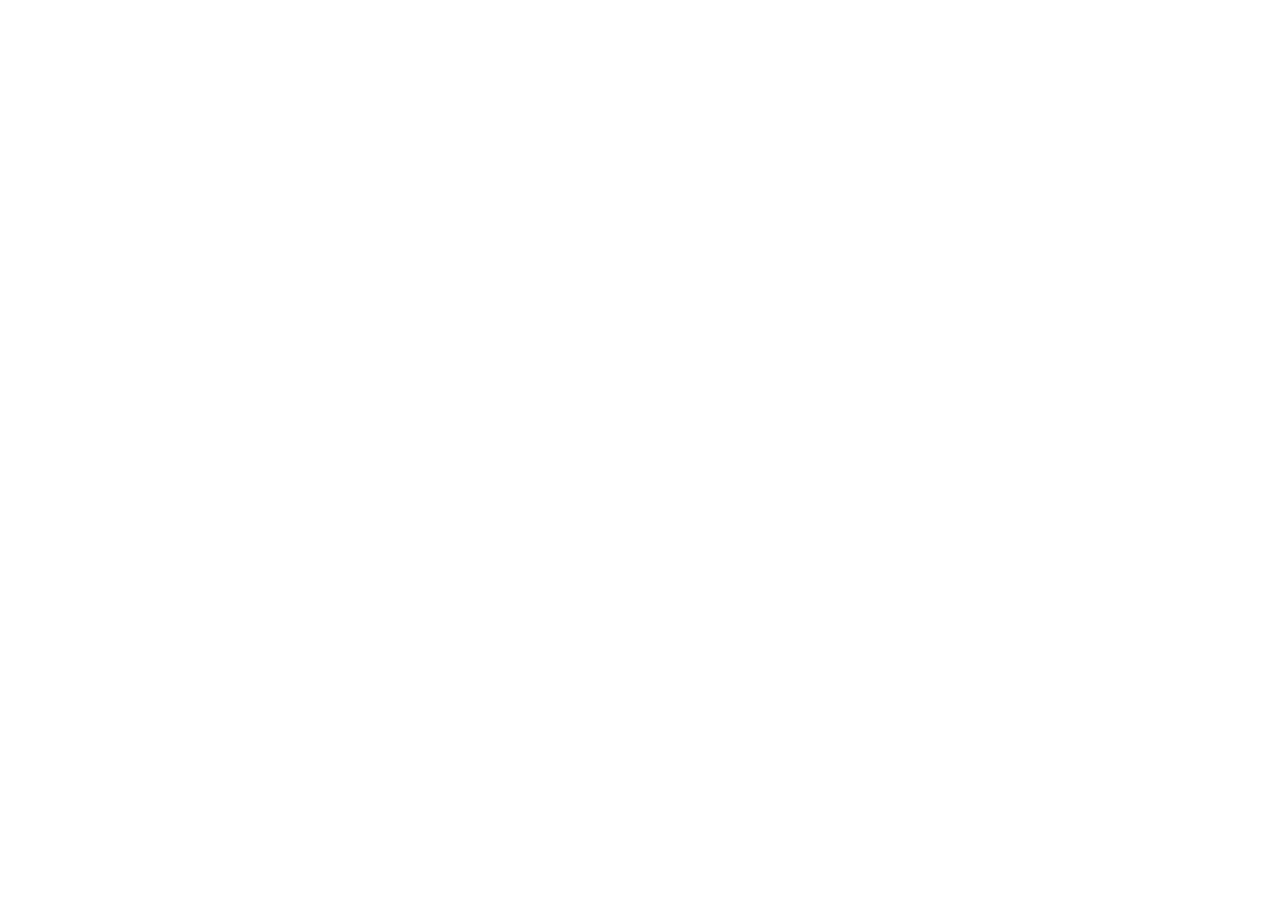
==== commit 9e5213be: "Redirect original public app to verified PostgreSQL account service" ====
--- a/aplikace/index.html
+++ b/aplikace/index.html
@@ -1,6 +1 @@
-<!doctype html><html lang="cs"><head><meta charset="utf-8"><meta name="viewport" content="width=device-width,initial-scale=1"><meta name="theme-color" content="#101211"><title>BAROMETR — katalog a inventura baru</title><style>:root{--bg:#101211;--panel:#191c19;--line:#2c302a;--muted:#8c9388;--text:#f2f2e8;--accent:#d8ef87;--amber:#e8b981}*{box-sizing:border-box}body{margin:0;background:var(--bg);color:var(--text);font:14px 'DM Sans',sans-serif}button,input,select{font:inherit}button,a,select{ -webkit-tap-highlight-color:transparent}button{cursor:pointer;border:1px solid var(--line);background:#242922;color:var(--text);padding:12px 19px;border-radius:9px;font-weight:600}button:hover{filter:brightness(1.15)}button:focus-visible,a:focus-visible,input:focus-visible,select:focus-visible{outline:2px solid var(--accent);outline-offset:3px}button.primary{background:var(--accent);color:#1a2410;border:0}a{color:inherit;text-decoration:none}aside{position:fixed;width:244px;height:100vh;border-right:1px solid var(--line);padding:38px 22px;background:#131613}.logo{font:800 21px Manrope;letter-spacing:2px;display:block}.logo span{color:var(--accent);font-size:27px}.logo i{display:block;font:9px 'DM Sans';letter-spacing:4px;margin:7px 0 0 35px;color:var(--muted)}.workspace{margin:40px 0 35px;padding:13px;border:1px solid var(--line);border-radius:10px;display:flex;align-items:center;gap:14px;color:var(--accent)}.workspace div{color:var(--text);flex:1}.workspace small{font-size:11px}small{display:block;color:var(--muted);line-height:1.7}aside label,.eyebrow{font-size:10px;letter-spacing:2px;color:var(--muted);font-weight:700}nav{margin-top:15px}nav a{display:flex;gap:14px;padding:14px;margin:5px 0;border-radius:8px;color:#a1a89c}nav a.active{background:#28301d;color:var(--accent)}nav a span{width:21px;font-size:18px}.aside-bottom{position:absolute;bottom:30px;font-size:12px;color:#b1b9a7}.aside-bottom small{font-size:10px;margin-top:8px}.dot{display:inline-block;background:var(--accent);width:6px;height:6px;border-radius:100%;margin-right:7px}.shell{margin-left:244px}header{height:80px;border-bottom:1px solid var(--line);display:flex;align-items:center;padding:0 45px;gap:20px;color:var(--muted);font-size:12px}header>span:first-child{flex:1}header b{margin:0 14px;font-weight:400;color:#555}.demo{font-size:9px;letter-spacing:1.8px;border:1px solid #474331;color:#c5bd8f;border-radius:5px;padding:6px 9px}.avatar{height:31px;width:31px;border-radius:100%;background:#343a2d;display:grid;place-items:center;color:#d7e1c9}main{max-width:1450px;margin:auto;padding:40px 45px;min-height:calc(100vh - 150px)}h1{font:600 clamp(27px,3vw,40px) Manrope;margin:8px 0 10px;letter-spacing:-1.5px}h2{font:600 20px Manrope;margin:0}h3{font:600 16px Manrope;margin:0}p{color:var(--muted);line-height:1.7}.top{display:flex;justify-content:space-between;align-items:center;gap:20px;margin-bottom:30px}.actions{display:flex;gap:10px}.period{border:1px solid var(--line);background:linear-gradient(100deg,#20291a,#191d19);border-radius:13px;padding:24px;display:flex;justify-content:space-between;align-items:center;margin-bottom:22px}.period h2{margin:9px 0}.badge{display:inline-block;padding:5px 9px;border-radius:5px;background:#2c3522;color:var(--accent);font-size:10px;letter-spacing:.5px}.badge.warn{color:var(--amber);background:#382e23}.stats{display:grid;grid-template-columns:repeat(4,1fr);gap:15px;margin:22px 0 30px}.stat{background:var(--panel);border:1px solid var(--line);border-radius:12px;padding:23px}.stat label{color:var(--muted);font-size:12px}.stat strong{display:block;font:600 29px Manrope;letter-spacing:-1px;margin:15px 0 9px}.stat strong em{font-size:15px;font-style:normal;color:var(--muted)}.stat small{font-size:11px}.panel{background:var(--panel);border:1px solid var(--line);border-radius:13px;overflow:hidden}.panel-head{display:flex;justify-content:space-between;align-items:center;padding:24px;gap:14px}.filters{display:flex;gap:8px;padding:0 24px 20px;flex-wrap:wrap}.filters button{font-size:12px;padding:8px 12px}.filters button.selected{color:var(--accent);border-color:#64713d}.search{background:#121511;border:1px solid var(--line);border-radius:7px;color:white;padding:10px 12px;width:210px}table{border-collapse:collapse;width:100%;text-align:left;white-space:nowrap}th{font-size:10px;letter-spacing:1px;color:var(--muted);font-weight:500;background:#151815;padding:13px 24px}td{padding:17px 24px;border-top:1px solid var(--line);font-size:13px}.product{display:flex;align-items:center;gap:16px}.product svg{width:30px;height:70px}.product small{font-size:11px}.green{color:var(--accent)}.orange{color:var(--amber)}.tablewrap{overflow:auto}.table-note{padding:17px 24px;font-size:11px;color:var(--muted);border-top:1px solid var(--line)}.grid{display:grid;grid-template-columns:repeat(3,1fr);gap:20px}.bottle-card{border:1px solid var(--line);border-radius:15px;overflow:hidden;background:var(--panel);cursor:pointer;transition:transform .2s,border-color .2s}.bottle-card:hover{transform:translateY(-4px);border-color:#758346}.bottle-stage{height:250px;background:radial-gradient(ellipse at 50% 90%,#343d29,transparent 65%),#171b17;display:grid;place-items:center;position:relative}.bottle-stage svg{height:210px;filter:drop-shadow(12px 10px 9px #0009)}.bottle-stage .badge{position:absolute;left:16px;top:16px}.card-body{padding:22px}.card-body p{font-size:12px;margin:7px 0 20px}.card-bottom{display:flex;justify-content:space-between;align-items:center;border-top:1px solid var(--line);padding-top:16px;font-size:12px}.split{display:grid;grid-template-columns:1fr 1.2fr;gap:28px}.hero-bottle{min-height:470px;background:radial-gradient(ellipse,#34402b,#171b17 68%);border:1px solid var(--line);border-radius:14px;display:grid;place-items:center}.hero-bottle svg{height:370px;filter:drop-shadow(22px 18px 15px #0009)}.volumes{display:flex;gap:10px;margin:20px 0}.volumes button.active{background:var(--accent);color:#1b2415}.info{padding:23px;margin:20px 0;border:1px solid var(--line);border-radius:10px}.info>div{display:flex;justify-content:space-between;padding:11px 0;gap:20px}.info>div span{color:var(--muted)}.full{width:100%}.subtle{font-size:12px}.camera{height:430px;position:relative;display:flex;justify-content:center;align-items:center;background:radial-gradient(ellipse,#343e2a,#0a0e09 75%);border:1px solid var(--line);border-radius:15px;overflow:hidden}.camera svg{height:340px;opacity:.7;filter:drop-shadow(0 0 5px #d8ef8750)}.camera:before{content:'';position:absolute;width:145px;height:365px;border:2px dashed var(--accent);border-radius:40% 40% 18px 18px}.camera video{position:absolute;width:100%;height:100%;object-fit:cover}.camera.has-video svg{opacity:.2}.camera-tag{position:absolute;top:18px;left:18px}.camera-bottom{position:absolute;bottom:18px;color:var(--accent);font-size:11px}.result-value{font:600 68px Manrope;letter-spacing:-3px;margin:18px 0}.result-value span{font-size:24px;color:var(--muted)}.progress{height:5px;background:#343b2e;border-radius:4px;overflow:hidden;margin:16px 0}.progress i{display:block;height:100%;background:var(--accent)}.two{display:grid;grid-template-columns:1fr 1fr;gap:18px}.shotbox{padding:22px;border:1px solid var(--line);border-radius:12px}.shotbox strong{font:600 36px Manrope;display:block;margin:13px 0}.shotbox p{font-size:12px;margin:5px 0}.history-item{padding:25px;display:flex;align-items:center;justify-content:space-between;border-bottom:1px solid var(--line);gap:20px;cursor:pointer}.history-item:hover{background:#22281e}.history-item h3{margin:10px 0 5px}.history-right{text-align:right}.history-right strong{font-size:22px}.setting{padding:24px;border-bottom:1px solid var(--line);display:flex;align-items:center;justify-content:space-between;gap:25px}.setting p{margin:5px 0;font-size:12px}select,input[type=number],input[type=time]{background:#10150e;color:var(--text);padding:11px;border:1px solid #3a4430;border-radius:7px;max-width:100%}input[type=number]{width:85px}footer{padding:25px 45px;border-top:1px solid var(--line);font-size:10px;letter-spacing:1px;color:#777f70;display:flex;gap:25px}footer span:last-child{margin-left:auto}#toast{position:fixed;bottom:30px;left:50%;transform:translate(-50%,30px);padding:15px 23px;border:1px solid #5a6c39;border-radius:10px;background:#2b3822;color:var(--accent);opacity:0;pointer-events:none;transition:.2s;z-index:9}#toast.show{opacity:1;transform:translate(-50%,0)}.empty{padding:35px;color:var(--muted)}.back{border:0;padding:0;background:none;color:var(--muted);margin-bottom:24px}.notice{padding:14px 18px;background:#29271d;border:1px solid #413b28;border-radius:9px;color:#c5bd95;font-size:12px;line-height:1.7;margin:15px 0}.mobile-title{display:none}@media(max-width:1100px){aside{width:200px;padding:28px 16px}.shell{margin-left:200px}main{padding:28px}.stats{grid-template-columns:repeat(2,1fr)}.grid{gap:12px}.card-body{padding:16px}}@media(max-width:760px){aside{position:fixed;bottom:0;height:70px;width:100%;padding:0;z-index:5;border-right:0;border-top:1px solid var(--line)}aside .logo,aside .workspace,aside>label,.aside-bottom{display:none}nav{display:flex;margin:0;justify-content:space-around}nav a{display:flex;flex-direction:column;gap:4px;text-align:center;align-items:center;font-size:9px;padding:9px 8px;margin:2px 0}nav a span{font-size:19px}.shell{margin-left:0}header{padding:0 20px;height:60px}main{padding:25px 18px 35px}.top{align-items:flex-start;flex-wrap:wrap;gap:12px}.top p{margin:6px 0}.top .actions{width:100%}.stats{gap:10px}.stat{padding:17px}.stat strong{font-size:25px}.period{padding:18px;gap:12px}.period h2{font-size:17px}.period button{padding:10px}.grid{grid-template-columns:1fr}.bottle-card{display:grid;grid-template-columns:115px 1fr}.bottle-stage{height:190px}.bottle-stage svg{height:145px}.bottle-stage .badge{font-size:8px;top:9px;left:9px}.card-body{padding:24px 17px}.split{grid-template-columns:1fr}.hero-bottle{min-height:270px}.hero-bottle svg{height:240px}.panel-head{padding:18px;flex-wrap:wrap}.panel-head .search{width:100%}.two{gap:10px}.shotbox{padding:17px}.shotbox strong{font-size:30px}.history-item{padding:18px}.history-right strong{font-size:17px}.setting{padding:19px}.setting select{max-width:140px}footer{padding:20px 18px 95px}footer span{display:none}td,th{padding:13px 17px}.result-value{font-size:58px}}
-.brand-photo{display:inline-block;position:relative;width:100px;height:220px;overflow:hidden;background:white;border-radius:8px;flex-shrink:0}.brand-photo img{position:absolute;height:100%;width:auto;max-width:none;left:50%;transform:translateX(-50%)}.bottle-stage{background:#f7f7f4}.bottle-stage .brand-photo{height:220px;width:120px}.hero-bottle{background:#f7f7f4}.hero-bottle .brand-photo{height:370px;width:180px}.product .brand-photo{width:35px;height:70px}.camera .brand-photo{height:340px;width:150px;opacity:.7}.camera.has-video .brand-photo{opacity:.2}.camera-tag{z-index:2}@media(max-width:760px){.bottle-stage .brand-photo{height:150px;width:75px}.hero-bottle .brand-photo{height:240px;width:120px}}
-/* Catalog and local unlock flow, v0.3 */
-button:disabled{opacity:.4;cursor:not-allowed}button:disabled:hover{filter:none}.volumes{flex-wrap:wrap}.catalog-banner{gap:20px}.catalog-tools{display:flex;gap:12px;margin:26px 0 18px}.search-wrap{display:flex;align-items:center;gap:12px;flex:1;background:#191e17;border:1px solid var(--line);border-radius:10px;padding:0 16px}.search-wrap span{font-size:24px;color:var(--accent)}.search-wrap input{width:100%;padding:16px 0;color:var(--text);border:0;outline:none;background:transparent}.category-tabs{display:flex;gap:8px;flex-wrap:wrap;margin-bottom:25px}.category-tabs button{font-size:12px;padding:9px 13px}.category-tabs button.selected{background:var(--accent);color:#19250e;border-color:var(--accent)}.results-meta{display:flex;justify-content:space-between;gap:10px;color:var(--muted);font-size:11px;margin:20px 0}.catalog-grid{display:grid;grid-template-columns:repeat(3,minmax(0,1fr));gap:20px}.catalog-card{border:1px solid var(--line);border-radius:14px;background:var(--panel);overflow:hidden;display:flex;flex-direction:column;transition:border-color .15s,transform .15s}.catalog-card:hover{border-color:#66784b;transform:translateY(-2px)}.catalog-art{height:220px;background:#fff;display:block;position:relative}.catalog-art>.badge{position:absolute;top:12px;left:12px;z-index:1;font-size:9px}.badge.neutral{background:#f0f1e9;color:#454a3d}.catalog-photo{display:flex;align-items:center;justify-content:center;width:100%;height:100%;background:#fff;overflow:hidden}.catalog-photo img{width:100%;height:100%;object-fit:contain;padding:13px}.catalog-body{padding:19px;display:flex;flex-direction:column;flex:1}.catalog-body h3{font-size:15px;line-height:1.5;overflow-wrap:anywhere}.catalog-body p{font-size:11px;margin:8px 0}.volume-line{color:#c8cebd;font-size:11px;line-height:1.7;min-height:38px;margin-bottom:15px}.catalog-card-bottom{display:flex;gap:8px;justify-content:space-between;align-items:center;border-top:1px solid var(--line);padding-top:15px;margin-top:auto}.catalog-card-bottom button{padding:10px 12px;font-size:11px}.catalog-card-bottom>.green{font-size:10px}.catalog-price{font-size:18px;font-weight:700;white-space:nowrap}.catalog-price del{font-size:11px;color:var(--muted);font-weight:400;margin-right:3px}.catalog-price small{font-size:9px;font-weight:400}.pagination{display:flex;justify-content:center;align-items:center;gap:22px;margin:30px 0}.pagination span{font-size:12px;color:var(--muted)}.empty-state{padding:55px 25px;text-align:center}.empty-icon{font-size:48px;color:var(--accent);margin-bottom:20px}.product .catalog-photo{width:48px;height:72px;border-radius:6px;flex-shrink:0}.product .catalog-photo img{padding:3px}.hero-bottle .catalog-photo{max-width:420px;height:430px;border-radius:12px}.hero-bottle .catalog-photo img{padding:25px}.camera .catalog-photo{width:190px;height:350px;opacity:.65}.camera.has-video .catalog-photo{opacity:.12}.camera .camera-tag{z-index:2}.camera .camera-bottom{z-index:2;background:#1119;padding:8px;border-radius:5px}.photo-fallback{text-align:center;color:#69705e;font-size:44px}.photo-fallback small{font-size:10px;padding:10px}.result-panel{padding:28px}.info input.full{width:100%;max-width:none;margin-top:14px;font-size:28px}.info select{margin-top:16px}.source-link{color:var(--accent)}.modal-backdrop{position:fixed;inset:0;background:#000b;z-index:30;display:flex;align-items:center;justify-content:center;padding:20px;backdrop-filter:blur(7px)}.modal-content{position:relative;width:440px;max-width:100%;max-height:90vh;overflow:auto;border:1px solid #48563b;border-radius:18px;background:#1a2017;padding:36px}.modal-content h2{margin:20px 30px 0 0;line-height:1.5}.modal-close{position:absolute;right:15px;top:12px;background:none;border:0;font-size:24px;padding:5px 10px}.unlock-price{font:700 42px Manrope,sans-serif;letter-spacing:-1px;color:var(--accent);margin:25px 0}.unlock-price del{font-size:19px;color:var(--muted);margin-right:8px}.brand-photo{display:none}.setting strong{white-space:nowrap}footer{line-height:1.6}@media(min-width:1450px){.catalog-grid{grid-template-columns:repeat(4,minmax(0,1fr))}}@media(max-width:1100px){.catalog-grid{grid-template-columns:repeat(2,minmax(0,1fr))}.catalog-body{padding:16px}}@media(max-width:760px){.catalog-grid{gap:12px}.catalog-tools{flex-direction:column}.catalog-tools select{width:100%}.catalog-art{height:170px}.catalog-body{padding:13px}.catalog-body h3{font-size:13px}.catalog-body p{font-size:10px}.catalog-card-bottom{flex-direction:column;align-items:stretch;gap:10px}.catalog-card-bottom button{width:100%}.catalog-price{font-size:17px}.catalog-price small{display:inline;margin-right:6px}.catalog-banner{align-items:flex-start;flex-direction:column}.catalog-banner h2{font-size:22px;line-height:1.4}.category-tabs{gap:6px}.category-tabs button{font-size:10px;padding:8px 10px}.results-meta{font-size:10px}.results-meta span:last-child{text-align:right}.hero-bottle .catalog-photo{height:280px}.modal-content{padding:26px}.setting{flex-wrap:wrap}.catalog-art>.badge{font-size:7px;max-width:90%;left:8px;top:8px}.pagination{gap:12px}.pagination button{font-size:12px;padding:11px}.catalog-photo img{padding:10px}aside nav a{font-size:9px;padding:9px 7px}.empty-state{padding:38px 18px}.top h1{font-size:29px}.demo{font-size:8px;letter-spacing:.6px}.product .catalog-photo img{padding:2px}}
-h1,h2,h3,.logo,.stat strong,.result-value,.shotbox strong,.unlock-price{font-family:Manrope,'DM Sans',-apple-system,BlinkMacSystemFont,'Segoe UI',sans-serif}@media(max-width:760px){.catalog-banner{padding:16px;gap:12px}.catalog-banner h2{font-size:20px}.catalog-tools{margin-top:18px}.category-tabs{margin-bottom:16px}.top{margin-bottom:20px}}
-</style></head><body><aside><a class="logo" href="#overview"><span>▥</span> BAROMETR<i>BAR INVENTORY</i></a><div class="workspace">B <div>Hlavní bar<small>Vaše provozovna</small></div><span>⌄</span></div><label>PRACOVNÍ PROSTOR</label><nav id="nav"><a href="#catalog">◇ Katalog</a><a href="#library">▥ Moje lahve</a></nav><div class="aside-bottom"><span class="dot"></span> Katalog a inventura<small>Vývojová verze · lokální data</small></div></aside><div class="shell"><header><span>Hlavní bar <b>/</b> <span id="crumb">Katalog</span></span><span class="demo">VÝVOJOVÁ VERZE</span><div class="avatar">B</div></header><main id="app"><div class="eyebrow">BAROMETR</div><h1>Váš katalog lahví</h1><p>Načítání katalogu a inventury…</p><noscript><div class="notice">Pro používání aplikace povolte JavaScript a otevřete odkaz v Safari nebo Chrome.</div></noscript></main><footer>BAROMETR <span>Každá kapka má své místo.</span><span>Katalog v0.3 · 2026</span></footer></div><div id="toast" role="status"></div><div id="modal"></div><script src="catalog-data.js?v=0.3.0"></script><script src="app.js?v=0.3.0"></script></body></html>+<!doctype html><html lang="cs"><head><meta charset="utf-8"><meta name="viewport" content="width=device-width,initial-scale=1"><meta http-equiv="refresh" content="0;url=https://barometr-app.onrender.com/"><meta name="theme-color" content="#101211"><title>BAROMETR — přihlášení</title><style>body{margin:0;background:#101211;color:#f0f2e9;font:18px system-ui;min-height:100vh;display:grid;place-items:center}main{max-width:480px;padding:32px}a{display:inline-block;background:#dbf28b;color:#18200b;padding:16px 24px;border-radius:12px;text-decoration:none;font-weight:700}p{line-height:1.6;color:#abb0a4}</style></head><body><main><h1>BAROMETR</h1><p>Přecházíme na zabezpečené přihlášení s vaším účtem.</p><a href="https://barometr-app.onrender.com/">Otevřít aplikaci →</a></main><script>location.replace('https://barometr-app.onrender.com/');</script></body></html>
